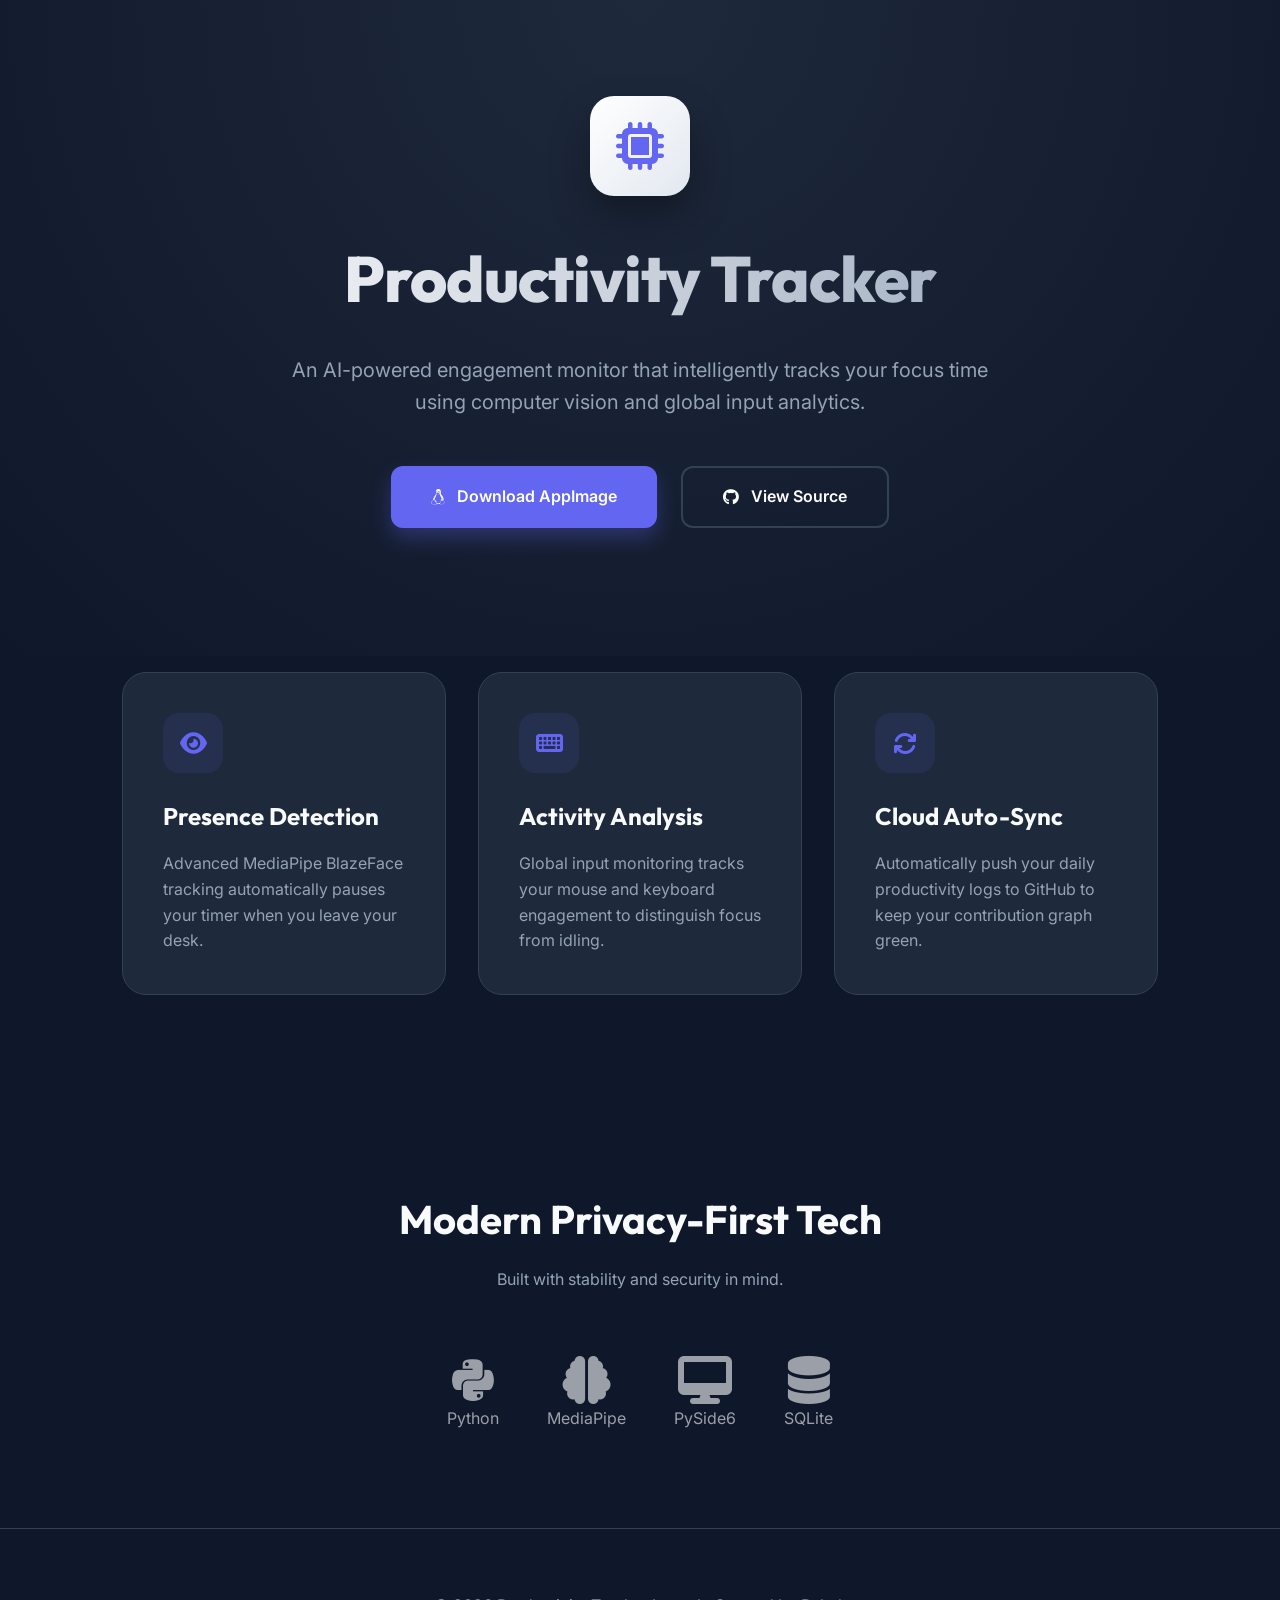
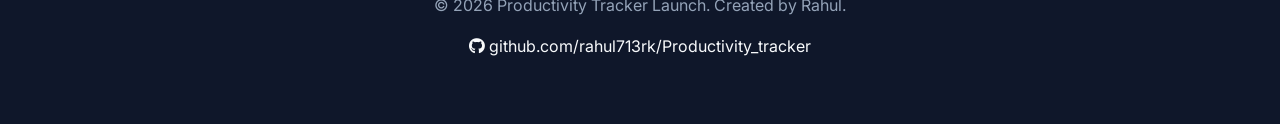
==== docs/index.html @ 65a498a1 "docs: Add AppImage download link and launch page for v1.0" ====
<!DOCTYPE html>
<html lang="en">
<head>
    <meta charset="UTF-8">
    <meta name="viewport" content="width=device-width, initial-scale=1.0">
    <title>Productivity Tracker | AI-Powered Engagement Monitoring</title>
    <link rel="stylesheet" href="https://cdnjs.cloudflare.com/ajax/libs/font-awesome/6.4.0/css/all.min.css">
    <link rel="preconnect" href="https://fonts.googleapis.com">
    <link rel="preconnect" href="https://fonts.gstatic.com" crossorigin>
    <link href="https://fonts.googleapis.com/css2?family=Inter:wght@300;400;600;800&family=Outfit:wght@400;700&display=swap" rel="stylesheet">
    <style>
        :root {
            --primary: #6366f1;
            --primary-dark: #4f46e5;
            --secondary: #10b981;
            --bg: #0f172a;
            --text: #f8fafc;
            --text-muted: #94a3b8;
            --card-bg: #1e293b;
        }

        * {
            margin: 0;
            padding: 0;
            box-sizing: border-box;
        }

        body {
            font-family: 'Inter', sans-serif;
            background-color: var(--bg);
            color: var(--text);
            line-height: 1.6;
            overflow-x: hidden;
        }

        h1, h2, h3 {
            font-family: 'Outfit', sans-serif;
        }

        .container {
            max-width: 1100px;
            margin: 0 auto;
            padding: 0 2rem;
        }

        /* Hero Section */
        header {
            padding: 6rem 0 4rem;
            text-align: center;
            background: radial-gradient(circle at top center, #1e293b 0%, #0f172a 100%);
        }

        .logo-container {
            width: 100px;
            height: 100px;
            margin: 0 auto 2rem;
            background: white;
            border-radius: 24px;
            display: flex;
            align-items: center;
            justify-content: center;
            box-shadow: 0 20px 40px rgba(0,0,0,0.3);
            background: linear-gradient(135deg, white 0%, #e2e8f0 100%);
        }

        .logo-container i {
            font-size: 3rem;
            color: var(--primary);
        }

        h1 {
            font-size: 4rem;
            font-weight: 800;
            margin-bottom: 1.5rem;
            letter-spacing: -1px;
            background: linear-gradient(to right, #fff, #94a3b8);
            -webkit-background-clip: text;
            -webkit-text-fill-color: transparent;
        }

        .tagline {
            font-size: 1.25rem;
            color: var(--text-muted);
            max-width: 700px;
            margin: 0 auto 3rem;
        }

        .cta-buttons {
            display: flex;
            gap: 1.5rem;
            justify-content: center;
            margin-bottom: 4rem;
        }

        .btn {
            padding: 1rem 2.5rem;
            border-radius: 12px;
            font-weight: 600;
            text-decoration: none;
            transition: all 0.3s ease;
            display: inline-flex;
            align-items: center;
            gap: 0.75rem;
        }

        .btn-primary {
            background-color: var(--primary);
            color: white;
            box-shadow: 0 10px 20px rgba(99, 102, 241, 0.3);
        }

        .btn-primary:hover {
            background-color: var(--primary-dark);
            transform: translateY(-2px);
            box-shadow: 0 15px 30px rgba(99, 102, 241, 0.4);
        }

        .btn-outline {
            border: 2px solid #334155;
            color: white;
        }

        .btn-outline:hover {
            background: #334155;
            transform: translateY(-2px);
        }

        /* Features */
        .features {
            padding: 6rem 0;
            display: grid;
            grid-template-columns: repeat(auto-fit, minmax(300px, 1fr));
            gap: 2rem;
        }

        .feature-card {
            background: var(--card-bg);
            padding: 2.5rem;
            border-radius: 24px;
            border: 1px solid #334155;
            transition: transform 0.3s ease;
        }

        .feature-card:hover {
            transform: translateY(-10px);
            border-color: var(--primary);
        }

        .feature-icon {
            width: 60px;
            height: 60px;
            background: rgba(99, 102, 241, 0.1);
            color: var(--primary);
            border-radius: 16px;
            display: flex;
            align-items: center;
            justify-content: center;
            font-size: 1.5rem;
            margin-bottom: 1.5rem;
        }

        .feature-card h3 {
            font-size: 1.5rem;
            margin-bottom: 1rem;
        }

        .feature-card p {
            color: var(--text-muted);
        }

        /* Section Header */
        .section-header {
            text-align: center;
            margin-bottom: 4rem;
        }

        .section-header h2 {
            font-size: 2.5rem;
            margin-bottom: 1rem;
        }

        .section-header p {
            color: var(--text-muted);
        }

        /* Footing */
        footer {
            padding: 4rem 0;
            border-top: 1px solid #334155;
            text-align: center;
            color: var(--text-muted);
        }

        .github-link {
            color: var(--text);
            text-decoration: none;
            margin-top: 1rem;
            display: inline-block;
        }

        @media (max-width: 768px) {
            h1 { font-size: 2.5rem; }
            .cta-buttons { flex-direction: column; }
        }
    </style>
</head>
<body>

    <header>
        <div class="container">
            <div class="logo-container">
                <i class="fas fa-microchip"></i>
            </div>
            <h1>Productivity Tracker</h1>
            <p class="tagline">An AI-powered engagement monitor that intelligently tracks your focus time using computer vision and global input analytics.</p>
            
            <div class="cta-buttons">
                <a href="https://github.com/rahul713rk/Productivity_tracker/releases/download/v1.0/ProductivityTracker-x86_64.AppImage" class="btn btn-primary">
                    <i class="fab fa-linux"></i> Download AppImage
                </a>
                <a href="https://github.com/rahul713rk/Productivity_tracker" class="btn btn-outline">
                    <i class="fab fa-github"></i> View Source
                </a>
            </div>
        </div>
    </header>

    <section class="container" style="margin-top: -5rem;">
        <div class="features">
            <div class="feature-card">
                <div class="feature-icon"><i class="fas fa-eye"></i></div>
                <h3>Presence Detection</h3>
                <p>Advanced MediaPipe BlazeFace tracking automatically pauses your timer when you leave your desk.</p>
            </div>
            <div class="feature-card">
                <div class="feature-icon"><i class="fas fa-keyboard"></i></div>
                <h3>Activity Analysis</h3>
                <p>Global input monitoring tracks your mouse and keyboard engagement to distinguish focus from idling.</p>
            </div>
            <div class="feature-card">
                <div class="feature-icon"><i class="fas fa-sync"></i></div>
                <h3>Cloud Auto-Sync</h3>
                <p>Automatically push your daily productivity logs to GitHub to keep your contribution graph green.</p>
            </div>
        </div>
    </section>

    <section class="container" style="padding: 6rem 0;">
        <div class="section-header">
            <h2>Modern Privacy-First Tech</h2>
            <p>Built with stability and security in mind.</p>
        </div>
        <div style="display: flex; flex-wrap: wrap; justify-content: center; gap: 3rem; opacity: 0.6;">
            <div style="text-align:center"><i class="fab fa-python fa-3x"></i><p>Python</p></div>
            <div style="text-align:center"><i class="fas fa-brain fa-3x"></i><p>MediaPipe</p></div>
            <div style="text-align:center"><i class="fas fa-desktop fa-3x"></i><p>PySide6</p></div>
            <div style="text-align:center"><i class="fas fa-database fa-3x"></i><p>SQLite</p></div>
        </div>
    </section>

    <footer>
        <div class="container">
            <p>&copy; 2026 Productivity Tracker Launch. Created by Rahul.</p>
            <a href="https://github.com/rahul713rk/Productivity_tracker" class="github-link">
                <i class="fab fa-github"></i> github.com/rahul713rk/Productivity_tracker
            </a>
        </div>
    </footer>

</body>
</html>
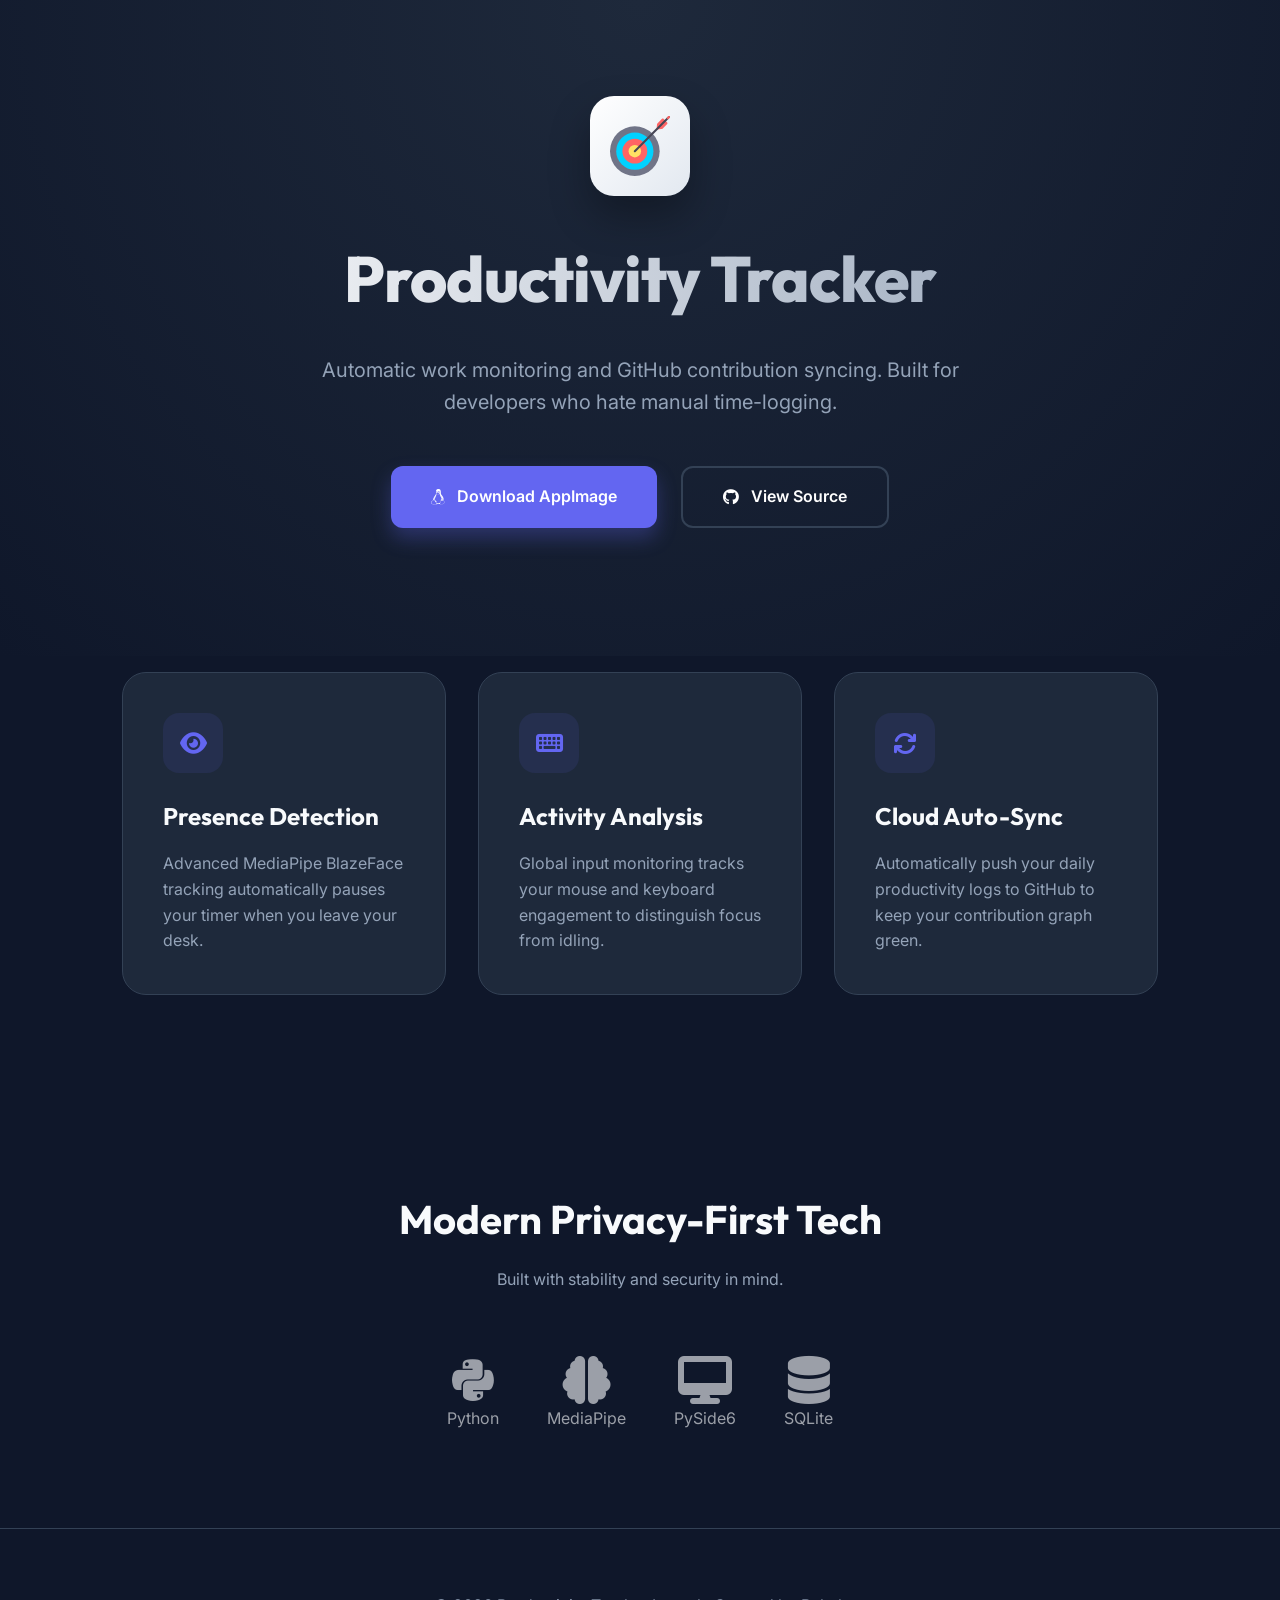
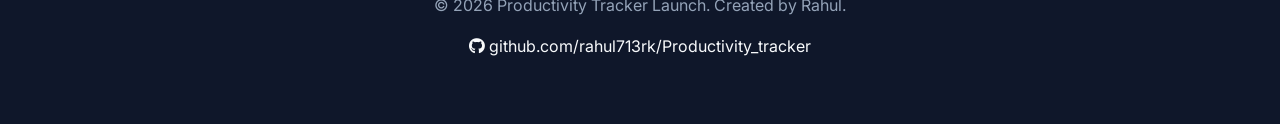
==== commit 764b3421: "docs: Update logo and tagline on launch page" ====
--- a/docs/index.html
+++ b/docs/index.html
@@ -1,5 +1,6 @@
 <!DOCTYPE html>
 <html lang="en">
+
 <head>
     <meta charset="UTF-8">
     <meta name="viewport" content="width=device-width, initial-scale=1.0">
@@ -7,7 +8,9 @@
     <link rel="stylesheet" href="https://cdnjs.cloudflare.com/ajax/libs/font-awesome/6.4.0/css/all.min.css">
     <link rel="preconnect" href="https://fonts.googleapis.com">
     <link rel="preconnect" href="https://fonts.gstatic.com" crossorigin>
-    <link href="https://fonts.googleapis.com/css2?family=Inter:wght@300;400;600;800&family=Outfit:wght@400;700&display=swap" rel="stylesheet">
+    <link
+        href="https://fonts.googleapis.com/css2?family=Inter:wght@300;400;600;800&family=Outfit:wght@400;700&display=swap"
+        rel="stylesheet">
     <style>
         :root {
             --primary: #6366f1;
@@ -33,7 +36,9 @@
             overflow-x: hidden;
         }
 
-        h1, h2, h3 {
+        h1,
+        h2,
+        h3 {
             font-family: 'Outfit', sans-serif;
         }
 
@@ -59,13 +64,15 @@
             display: flex;
             align-items: center;
             justify-content: center;
-            box-shadow: 0 20px 40px rgba(0,0,0,0.3);
+            box-shadow: 0 20px 40px rgba(0, 0, 0, 0.3);
             background: linear-gradient(135deg, white 0%, #e2e8f0 100%);
         }
 
-        .logo-container i {
-            font-size: 3rem;
-            color: var(--primary);
+        .logo-container i,
+        .logo-container img {
+            width: 60px;
+            height: 60px;
+            object-fit: contain;
         }
 
         h1 {
@@ -199,23 +206,31 @@
         }
 
         @media (max-width: 768px) {
-            h1 { font-size: 2.5rem; }
-            .cta-buttons { flex-direction: column; }
+            h1 {
+                font-size: 2.5rem;
+            }
+
+            .cta-buttons {
+                flex-direction: column;
+            }
         }
     </style>
 </head>
+
 <body>
 
     <header>
         <div class="container">
             <div class="logo-container">
-                <i class="fas fa-microchip"></i>
+                <img src="../assets/images/icon.svg" alt="Productivity Tracker Logo">
             </div>
             <h1>Productivity Tracker</h1>
-            <p class="tagline">An AI-powered engagement monitor that intelligently tracks your focus time using computer vision and global input analytics.</p>
-            
+            <p class="tagline">Automatic work monitoring and GitHub contribution syncing. Built for developers who hate
+                manual time-logging.</p>
+
             <div class="cta-buttons">
-                <a href="https://github.com/rahul713rk/Productivity_tracker/releases/download/v1.0/ProductivityTracker-x86_64.AppImage" class="btn btn-primary">
+                <a href="https://github.com/rahul713rk/Productivity_tracker/releases/download/v1.0/ProductivityTracker-x86_64.AppImage"
+                    class="btn btn-primary">
                     <i class="fab fa-linux"></i> Download AppImage
                 </a>
                 <a href="https://github.com/rahul713rk/Productivity_tracker" class="btn btn-outline">
@@ -235,7 +250,8 @@
             <div class="feature-card">
                 <div class="feature-icon"><i class="fas fa-keyboard"></i></div>
                 <h3>Activity Analysis</h3>
-                <p>Global input monitoring tracks your mouse and keyboard engagement to distinguish focus from idling.</p>
+                <p>Global input monitoring tracks your mouse and keyboard engagement to distinguish focus from idling.
+                </p>
             </div>
             <div class="feature-card">
                 <div class="feature-icon"><i class="fas fa-sync"></i></div>
@@ -251,10 +267,18 @@
             <p>Built with stability and security in mind.</p>
         </div>
         <div style="display: flex; flex-wrap: wrap; justify-content: center; gap: 3rem; opacity: 0.6;">
-            <div style="text-align:center"><i class="fab fa-python fa-3x"></i><p>Python</p></div>
-            <div style="text-align:center"><i class="fas fa-brain fa-3x"></i><p>MediaPipe</p></div>
-            <div style="text-align:center"><i class="fas fa-desktop fa-3x"></i><p>PySide6</p></div>
-            <div style="text-align:center"><i class="fas fa-database fa-3x"></i><p>SQLite</p></div>
+            <div style="text-align:center"><i class="fab fa-python fa-3x"></i>
+                <p>Python</p>
+            </div>
+            <div style="text-align:center"><i class="fas fa-brain fa-3x"></i>
+                <p>MediaPipe</p>
+            </div>
+            <div style="text-align:center"><i class="fas fa-desktop fa-3x"></i>
+                <p>PySide6</p>
+            </div>
+            <div style="text-align:center"><i class="fas fa-database fa-3x"></i>
+                <p>SQLite</p>
+            </div>
         </div>
     </section>
 
@@ -268,4 +292,5 @@
     </footer>
 
 </body>
-</html>
+
+</html>
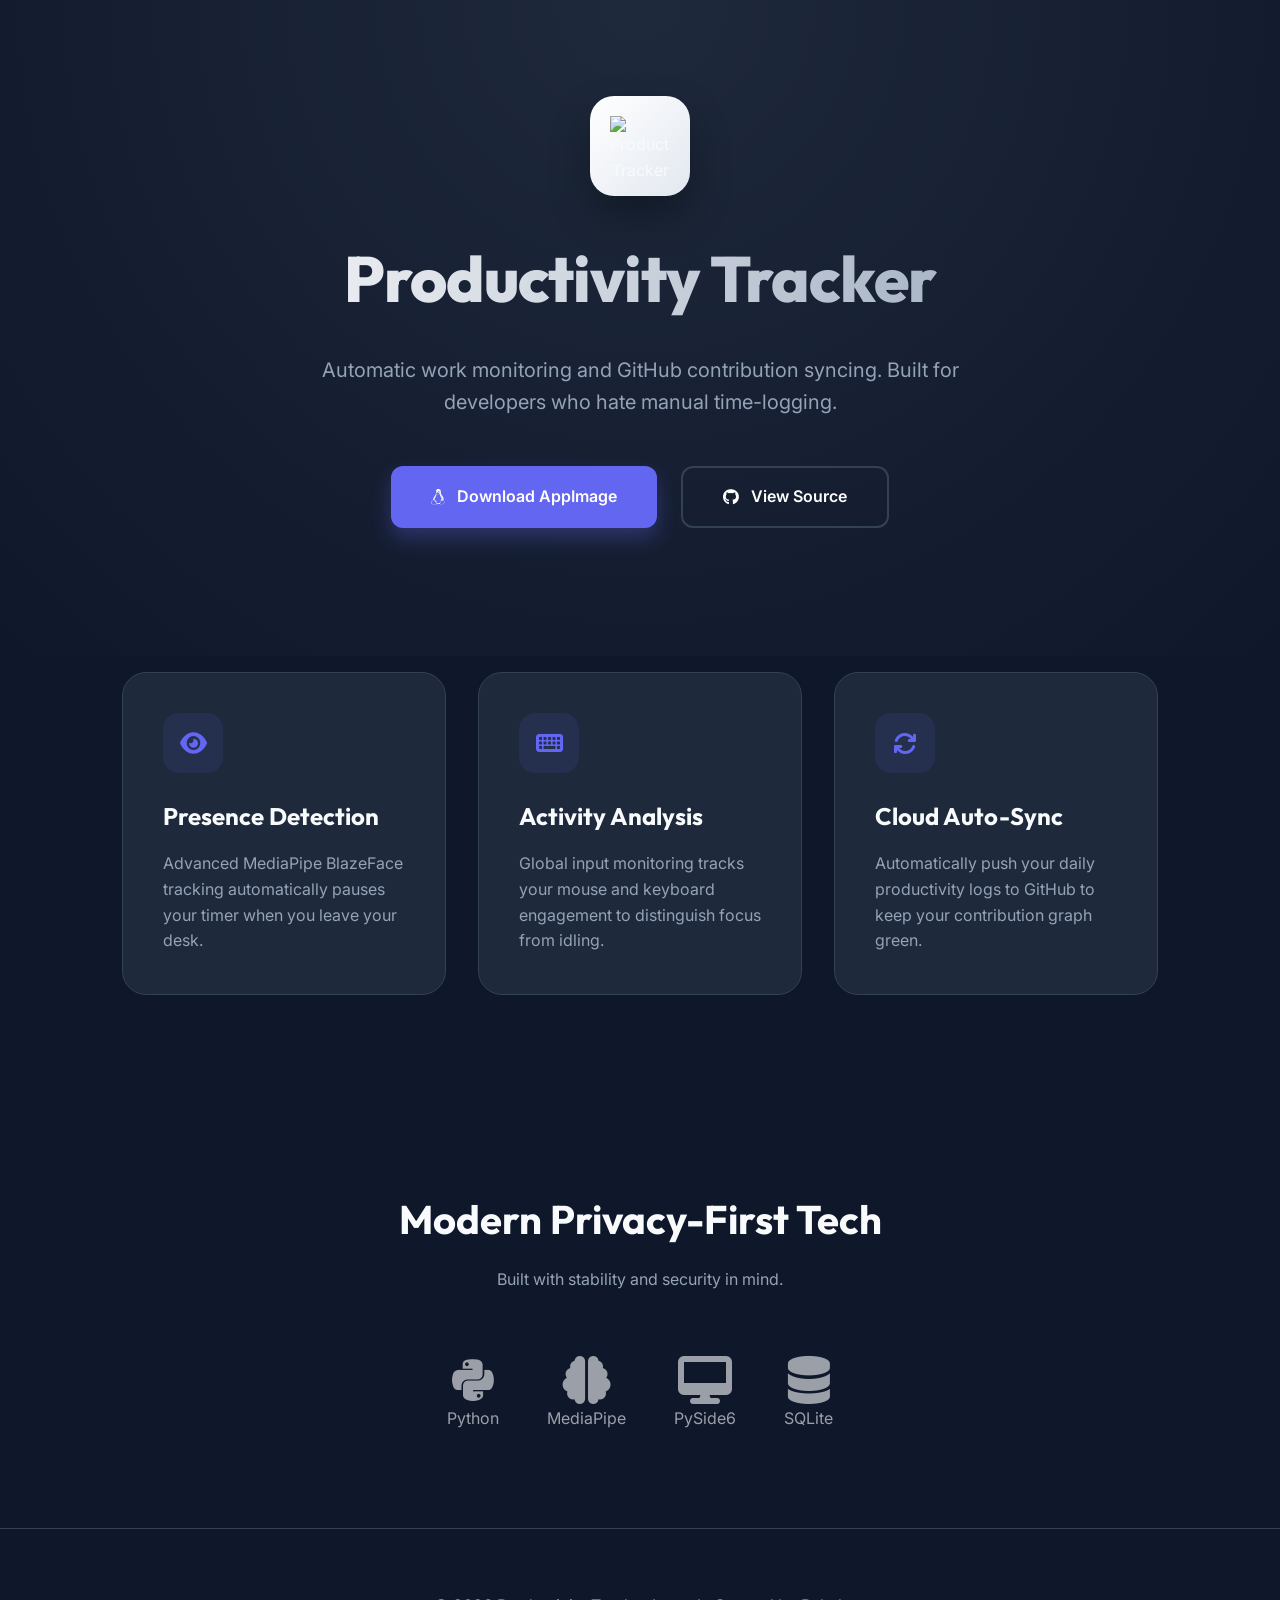
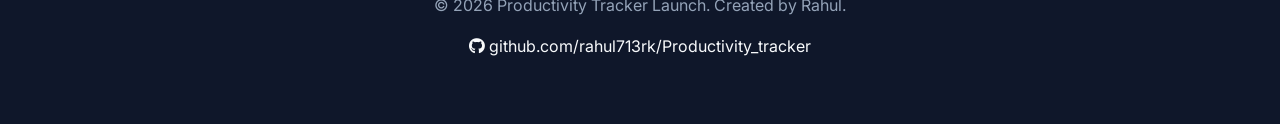
==== commit 981a060a: "fixing icon in github page" ====
--- a/docs/index.html
+++ b/docs/index.html
@@ -222,7 +222,7 @@
     <header>
         <div class="container">
             <div class="logo-container">
-                <img src="../assets/images/icon.svg" alt="Productivity Tracker Logo">
+                <img src="assets/images/icon.svg" alt="Productivity Tracker Logo">
             </div>
             <h1>Productivity Tracker</h1>
             <p class="tagline">Automatic work monitoring and GitHub contribution syncing. Built for developers who hate
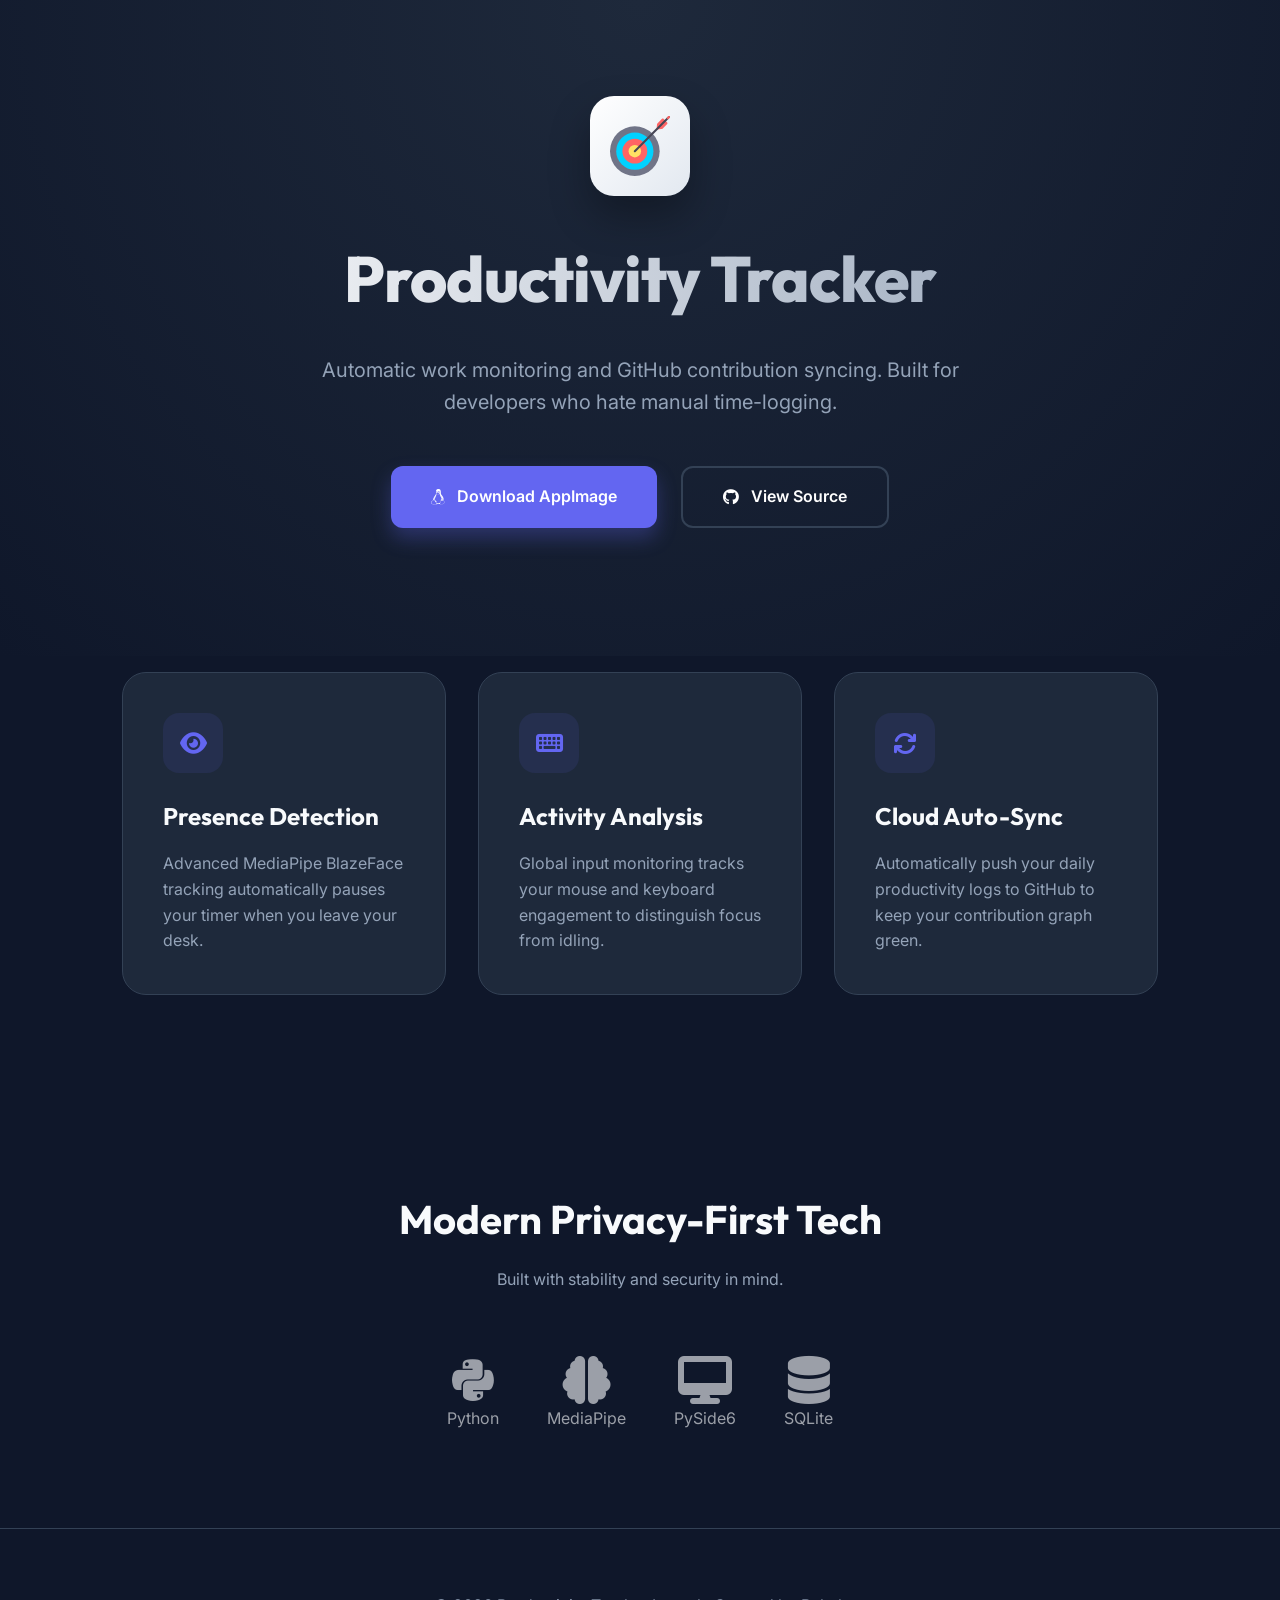
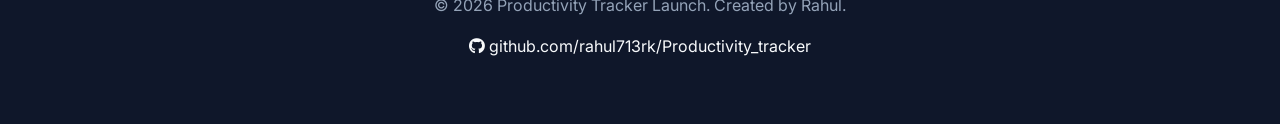
==== commit 199ead78: "refactor: Separate HTML, CSS, and JS for launch page and fix image path" ====
--- a/docs/index.html
+++ b/docs/index.html
@@ -11,210 +11,7 @@
     <link
         href="https://fonts.googleapis.com/css2?family=Inter:wght@300;400;600;800&family=Outfit:wght@400;700&display=swap"
         rel="stylesheet">
-    <style>
-        :root {
-            --primary: #6366f1;
-            --primary-dark: #4f46e5;
-            --secondary: #10b981;
-            --bg: #0f172a;
-            --text: #f8fafc;
-            --text-muted: #94a3b8;
-            --card-bg: #1e293b;
-        }
-
-        * {
-            margin: 0;
-            padding: 0;
-            box-sizing: border-box;
-        }
-
-        body {
-            font-family: 'Inter', sans-serif;
-            background-color: var(--bg);
-            color: var(--text);
-            line-height: 1.6;
-            overflow-x: hidden;
-        }
-
-        h1,
-        h2,
-        h3 {
-            font-family: 'Outfit', sans-serif;
-        }
-
-        .container {
-            max-width: 1100px;
-            margin: 0 auto;
-            padding: 0 2rem;
-        }
-
-        /* Hero Section */
-        header {
-            padding: 6rem 0 4rem;
-            text-align: center;
-            background: radial-gradient(circle at top center, #1e293b 0%, #0f172a 100%);
-        }
-
-        .logo-container {
-            width: 100px;
-            height: 100px;
-            margin: 0 auto 2rem;
-            background: white;
-            border-radius: 24px;
-            display: flex;
-            align-items: center;
-            justify-content: center;
-            box-shadow: 0 20px 40px rgba(0, 0, 0, 0.3);
-            background: linear-gradient(135deg, white 0%, #e2e8f0 100%);
-        }
-
-        .logo-container i,
-        .logo-container img {
-            width: 60px;
-            height: 60px;
-            object-fit: contain;
-        }
-
-        h1 {
-            font-size: 4rem;
-            font-weight: 800;
-            margin-bottom: 1.5rem;
-            letter-spacing: -1px;
-            background: linear-gradient(to right, #fff, #94a3b8);
-            -webkit-background-clip: text;
-            -webkit-text-fill-color: transparent;
-        }
-
-        .tagline {
-            font-size: 1.25rem;
-            color: var(--text-muted);
-            max-width: 700px;
-            margin: 0 auto 3rem;
-        }
-
-        .cta-buttons {
-            display: flex;
-            gap: 1.5rem;
-            justify-content: center;
-            margin-bottom: 4rem;
-        }
-
-        .btn {
-            padding: 1rem 2.5rem;
-            border-radius: 12px;
-            font-weight: 600;
-            text-decoration: none;
-            transition: all 0.3s ease;
-            display: inline-flex;
-            align-items: center;
-            gap: 0.75rem;
-        }
-
-        .btn-primary {
-            background-color: var(--primary);
-            color: white;
-            box-shadow: 0 10px 20px rgba(99, 102, 241, 0.3);
-        }
-
-        .btn-primary:hover {
-            background-color: var(--primary-dark);
-            transform: translateY(-2px);
-            box-shadow: 0 15px 30px rgba(99, 102, 241, 0.4);
-        }
-
-        .btn-outline {
-            border: 2px solid #334155;
-            color: white;
-        }
-
-        .btn-outline:hover {
-            background: #334155;
-            transform: translateY(-2px);
-        }
-
-        /* Features */
-        .features {
-            padding: 6rem 0;
-            display: grid;
-            grid-template-columns: repeat(auto-fit, minmax(300px, 1fr));
-            gap: 2rem;
-        }
-
-        .feature-card {
-            background: var(--card-bg);
-            padding: 2.5rem;
-            border-radius: 24px;
-            border: 1px solid #334155;
-            transition: transform 0.3s ease;
-        }
-
-        .feature-card:hover {
-            transform: translateY(-10px);
-            border-color: var(--primary);
-        }
-
-        .feature-icon {
-            width: 60px;
-            height: 60px;
-            background: rgba(99, 102, 241, 0.1);
-            color: var(--primary);
-            border-radius: 16px;
-            display: flex;
-            align-items: center;
-            justify-content: center;
-            font-size: 1.5rem;
-            margin-bottom: 1.5rem;
-        }
-
-        .feature-card h3 {
-            font-size: 1.5rem;
-            margin-bottom: 1rem;
-        }
-
-        .feature-card p {
-            color: var(--text-muted);
-        }
-
-        /* Section Header */
-        .section-header {
-            text-align: center;
-            margin-bottom: 4rem;
-        }
-
-        .section-header h2 {
-            font-size: 2.5rem;
-            margin-bottom: 1rem;
-        }
-
-        .section-header p {
-            color: var(--text-muted);
-        }
-
-        /* Footing */
-        footer {
-            padding: 4rem 0;
-            border-top: 1px solid #334155;
-            text-align: center;
-            color: var(--text-muted);
-        }
-
-        .github-link {
-            color: var(--text);
-            text-decoration: none;
-            margin-top: 1rem;
-            display: inline-block;
-        }
-
-        @media (max-width: 768px) {
-            h1 {
-                font-size: 2.5rem;
-            }
-
-            .cta-buttons {
-                flex-direction: column;
-            }
-        }
-    </style>
+    <link rel="stylesheet" href="css/style.css">
 </head>
 
 <body>
@@ -291,6 +88,7 @@
         </div>
     </footer>
 
+    <script src="js/script.js" defer></script>
 </body>
 
 </html>
--- a/docs/css/style.css
+++ b/docs/css/style.css
@@ -0,0 +1,202 @@
+:root {
+    --primary: #6366f1;
+    --primary-dark: #4f46e5;
+    --secondary: #10b981;
+    --bg: #0f172a;
+    --text: #f8fafc;
+    --text-muted: #94a3b8;
+    --card-bg: #1e293b;
+}
+
+* {
+    margin: 0;
+    padding: 0;
+    box-sizing: border-box;
+}
+
+body {
+    font-family: 'Inter', sans-serif;
+    background-color: var(--bg);
+    color: var(--text);
+    line-height: 1.6;
+    overflow-x: hidden;
+}
+
+h1,
+h2,
+h3 {
+    font-family: 'Outfit', sans-serif;
+}
+
+.container {
+    max-width: 1100px;
+    margin: 0 auto;
+    padding: 0 2rem;
+}
+
+/* Hero Section */
+header {
+    padding: 6rem 0 4rem;
+    text-align: center;
+    background: radial-gradient(circle at top center, #1e293b 0%, #0f172a 100%);
+}
+
+.logo-container {
+    width: 100px;
+    height: 100px;
+    margin: 0 auto 2rem;
+    background: white;
+    border-radius: 24px;
+    display: flex;
+    align-items: center;
+    justify-content: center;
+    box-shadow: 0 20px 40px rgba(0, 0, 0, 0.3);
+    background: linear-gradient(135deg, white 0%, #e2e8f0 100%);
+}
+
+.logo-container i,
+.logo-container img {
+    width: 60px;
+    height: 60px;
+    object-fit: contain;
+}
+
+h1 {
+    font-size: 4rem;
+    font-weight: 800;
+    margin-bottom: 1.5rem;
+    letter-spacing: -1px;
+    background: linear-gradient(to right, #fff, #94a3b8);
+    -webkit-background-clip: text;
+    -webkit-text-fill-color: transparent;
+}
+
+.tagline {
+    font-size: 1.25rem;
+    color: var(--text-muted);
+    max-width: 700px;
+    margin: 0 auto 3rem;
+}
+
+.cta-buttons {
+    display: flex;
+    gap: 1.5rem;
+    justify-content: center;
+    margin-bottom: 4rem;
+}
+
+.btn {
+    padding: 1rem 2.5rem;
+    border-radius: 12px;
+    font-weight: 600;
+    text-decoration: none;
+    transition: all 0.3s ease;
+    display: inline-flex;
+    align-items: center;
+    gap: 0.75rem;
+}
+
+.btn-primary {
+    background-color: var(--primary);
+    color: white;
+    box-shadow: 0 10px 20px rgba(99, 102, 241, 0.3);
+}
+
+.btn-primary:hover {
+    background-color: var(--primary-dark);
+    transform: translateY(-2px);
+    box-shadow: 0 15px 30px rgba(99, 102, 241, 0.4);
+}
+
+.btn-outline {
+    border: 2px solid #334155;
+    color: white;
+}
+
+.btn-outline:hover {
+    background: #334155;
+    transform: translateY(-2px);
+}
+
+/* Features */
+.features {
+    padding: 6rem 0;
+    display: grid;
+    grid-template-columns: repeat(auto-fit, minmax(300px, 1fr));
+    gap: 2rem;
+}
+
+.feature-card {
+    background: var(--card-bg);
+    padding: 2.5rem;
+    border-radius: 24px;
+    border: 1px solid #334155;
+    transition: transform 0.3s ease;
+}
+
+.feature-card:hover {
+    transform: translateY(-10px);
+    border-color: var(--primary);
+}
+
+.feature-icon {
+    width: 60px;
+    height: 60px;
+    background: rgba(99, 102, 241, 0.1);
+    color: var(--primary);
+    border-radius: 16px;
+    display: flex;
+    align-items: center;
+    justify-content: center;
+    font-size: 1.5rem;
+    margin-bottom: 1.5rem;
+}
+
+.feature-card h3 {
+    font-size: 1.5rem;
+    margin-bottom: 1rem;
+}
+
+.feature-card p {
+    color: var(--text-muted);
+}
+
+/* Section Header */
+.section-header {
+    text-align: center;
+    margin-bottom: 4rem;
+}
+
+.section-header h2 {
+    font-size: 2.5rem;
+    margin-bottom: 1rem;
+}
+
+.section-header p {
+    color: var(--text-muted);
+}
+
+/* Footing */
+footer {
+    padding: 4rem 0;
+    border-top: 1px solid #334155;
+    text-align: center;
+    color: var(--text-muted);
+}
+
+.github-link {
+    color: var(--text);
+    text-decoration: none;
+    margin-top: 1rem;
+    display: inline-block;
+}
+
+@media (max-width: 768px) {
+    h1 {
+        font-size: 2.5rem;
+    }
+
+    .cta-buttons {
+        flex-direction: column;
+    }
+}
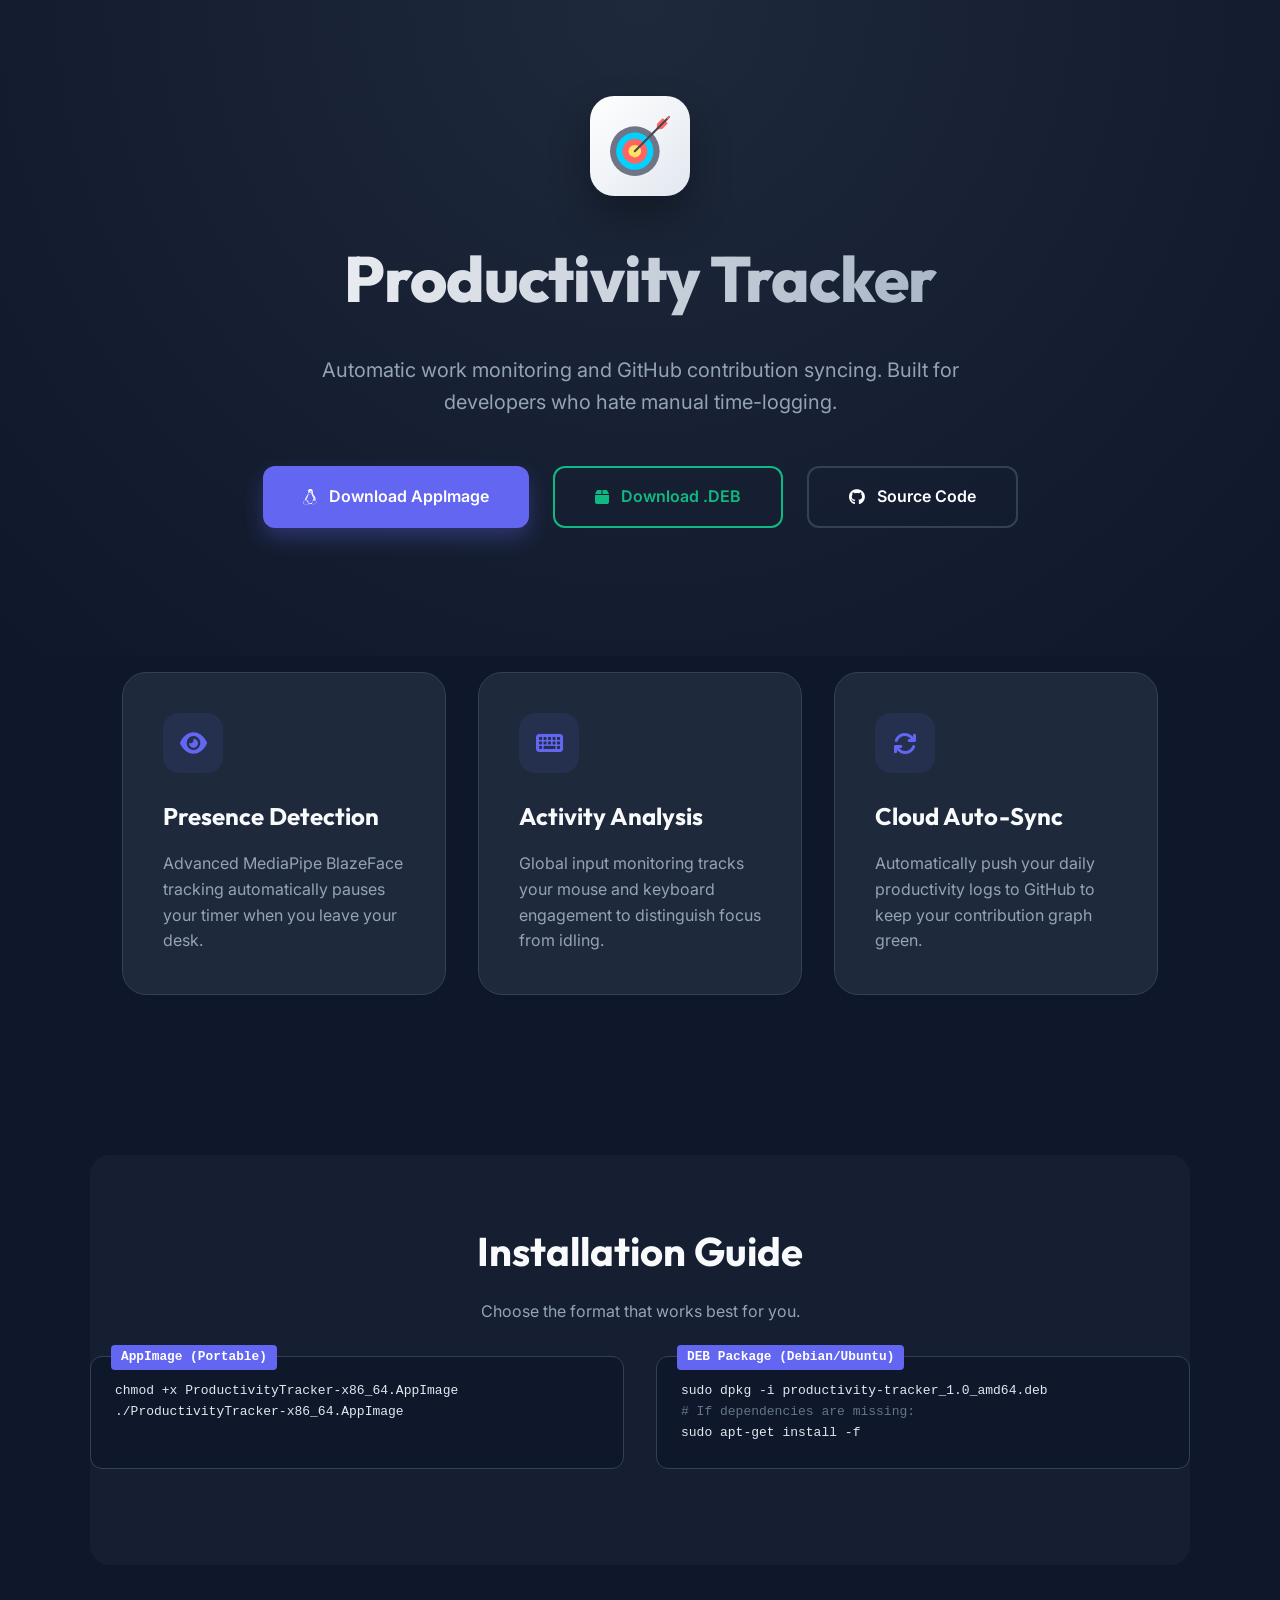
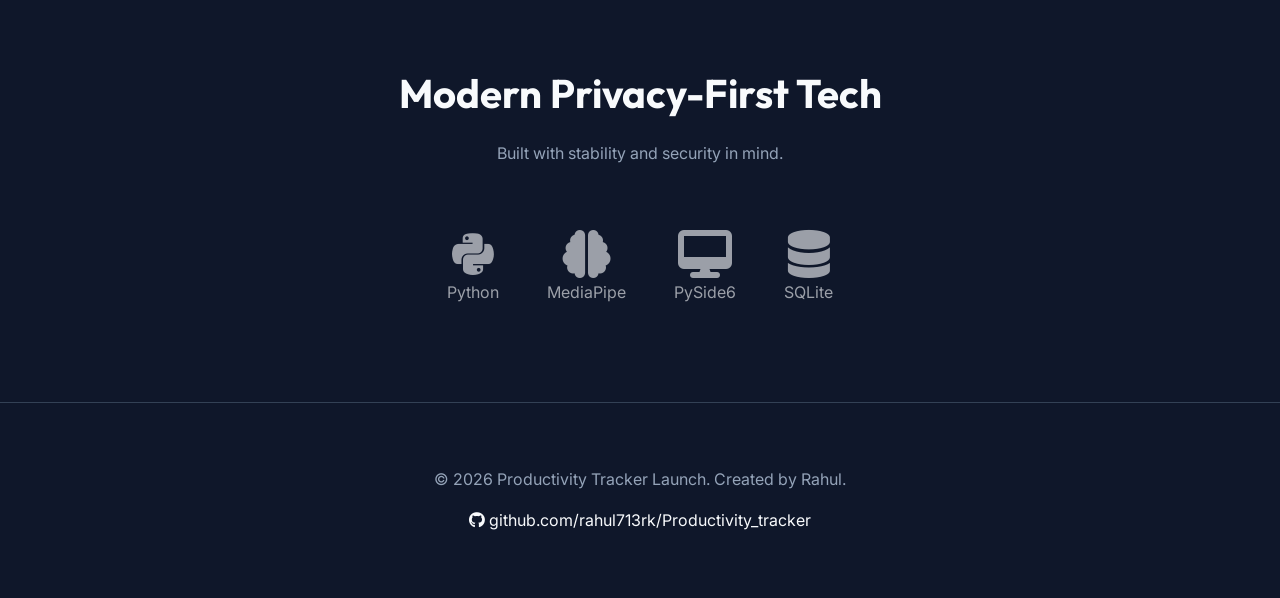
==== commit b651df4b: "docs: Add DEB download links and installation instructions" ====
--- a/docs/index.html
+++ b/docs/index.html
@@ -30,8 +30,13 @@
                     class="btn btn-primary">
                     <i class="fab fa-linux"></i> Download AppImage
                 </a>
+                <a href="https://github.com/rahul713rk/Productivity_tracker/releases/download/v1.0/productivity-tracker_1.0_amd64.deb"
+                    class="btn btn-outline"
+                    style="background: transparent; border-color: var(--secondary); color: var(--secondary);">
+                    <i class="fas fa-box"></i> Download .DEB
+                </a>
                 <a href="https://github.com/rahul713rk/Productivity_tracker" class="btn btn-outline">
-                    <i class="fab fa-github"></i> View Source
+                    <i class="fab fa-github"></i> Source Code
                 </a>
             </div>
         </div>
@@ -54,6 +59,54 @@
                 <div class="feature-icon"><i class="fas fa-sync"></i></div>
                 <h3>Cloud Auto-Sync</h3>
                 <p>Automatically push your daily productivity logs to GitHub to keep your contribution graph green.</p>
+            </div>
+        </div>
+    </section>
+
+    <section class="container"
+        style="padding: 4rem 0; background: rgba(30, 41, 59, 0.5); border-radius: 20px; margin-top: 4rem;">
+        <div class="section-header" style="margin-bottom: 2rem;">
+            <h2>Installation Guide</h2>
+            <p>Choose the format that works best for you.</p>
+        </div>
+
+        <style>
+            .code-block {
+                background: #0f172a;
+                padding: 1.5rem;
+                border-radius: 12px;
+                font-family: monospace;
+                color: #e2e8f0;
+                margin-bottom: 2rem;
+                border: 1px solid #334155;
+                position: relative;
+            }
+
+            .code-label {
+                position: absolute;
+                top: -12px;
+                left: 20px;
+                background: var(--primary);
+                color: white;
+                padding: 2px 10px;
+                border-radius: 4px;
+                font-size: 0.8rem;
+                font-weight: bold;
+            }
+        </style>
+
+        <div style="display: grid; grid-template-columns: repeat(auto-fit, minmax(300px, 1fr)); gap: 2rem;">
+            <div class="code-block">
+                <span class="code-label">AppImage (Portable)</span>
+                chmod +x ProductivityTracker-x86_64.AppImage<br>
+                ./ProductivityTracker-x86_64.AppImage
+            </div>
+
+            <div class="code-block">
+                <span class="code-label">DEB Package (Debian/Ubuntu)</span>
+                sudo dpkg -i productivity-tracker_1.0_amd64.deb<br>
+                <span style="color: #64748b;"># If dependencies are missing:</span><br>
+                sudo apt-get install -f
             </div>
         </div>
     </section>
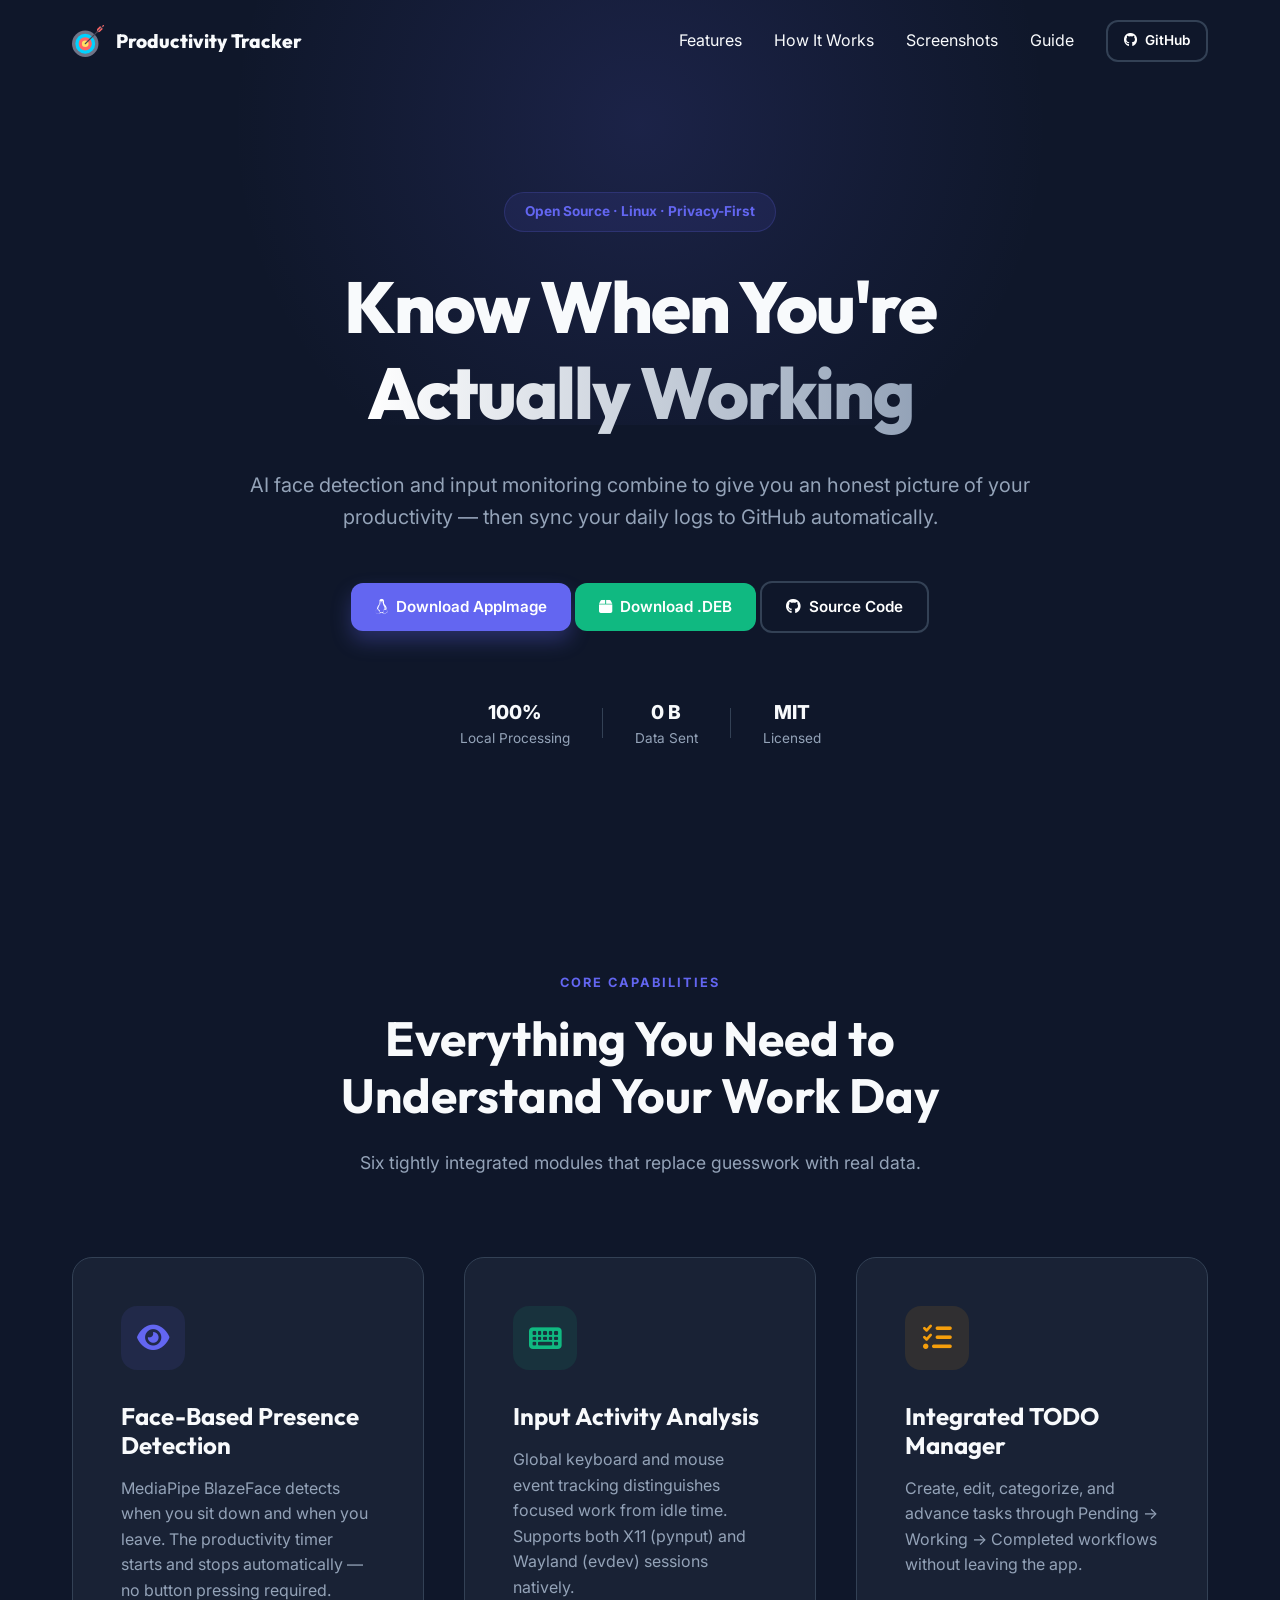
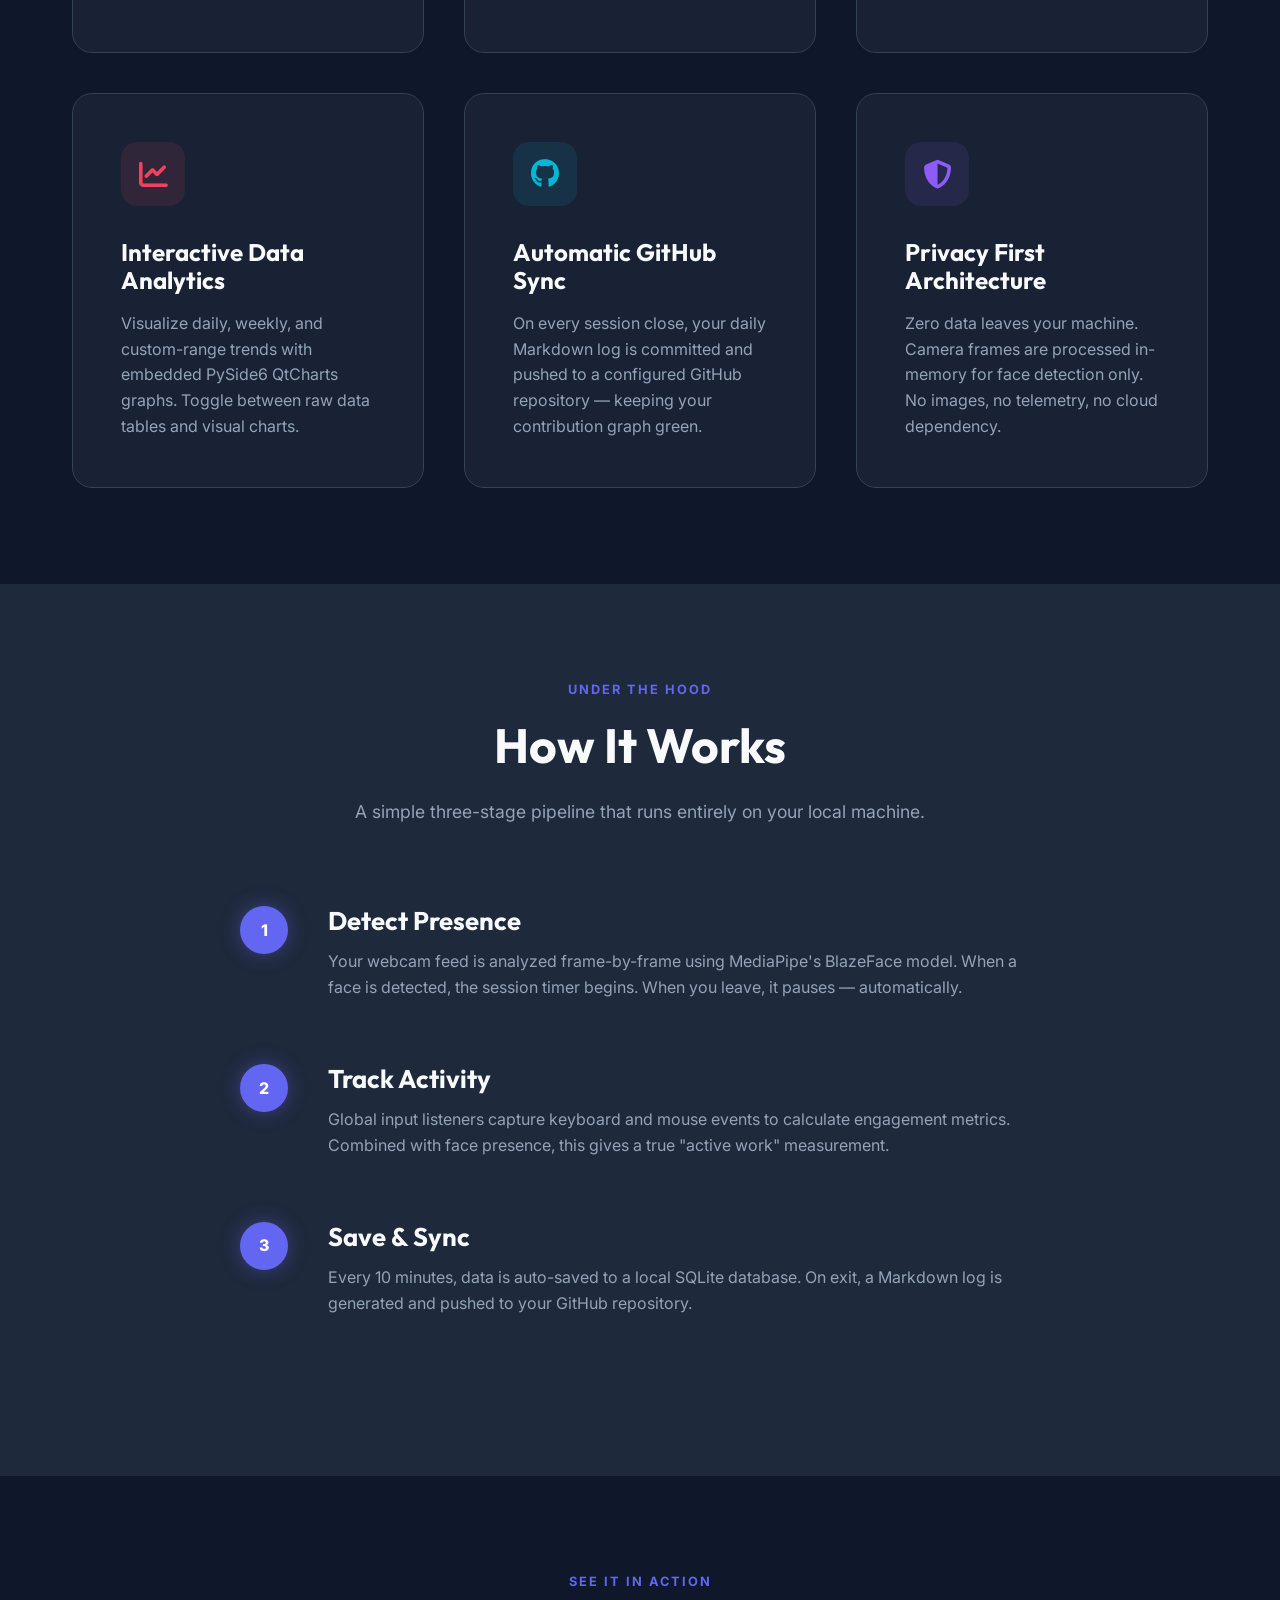
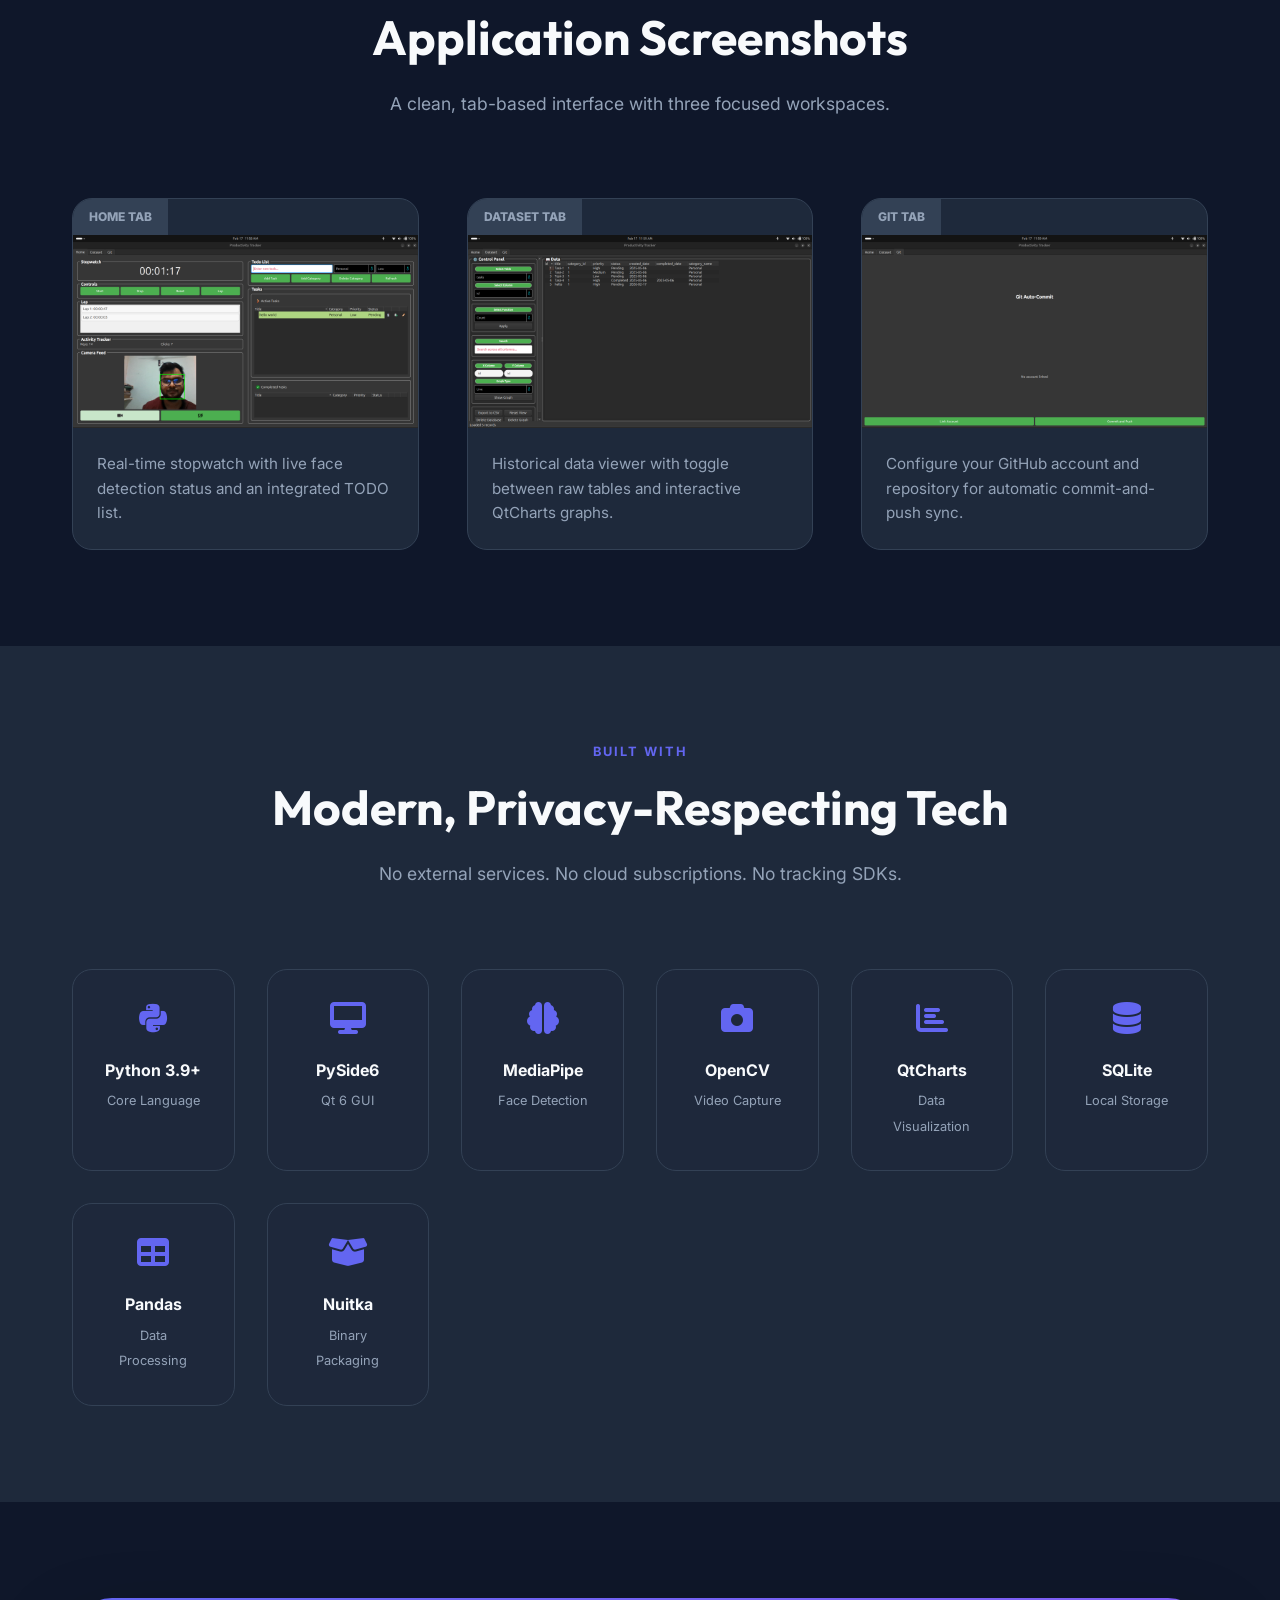
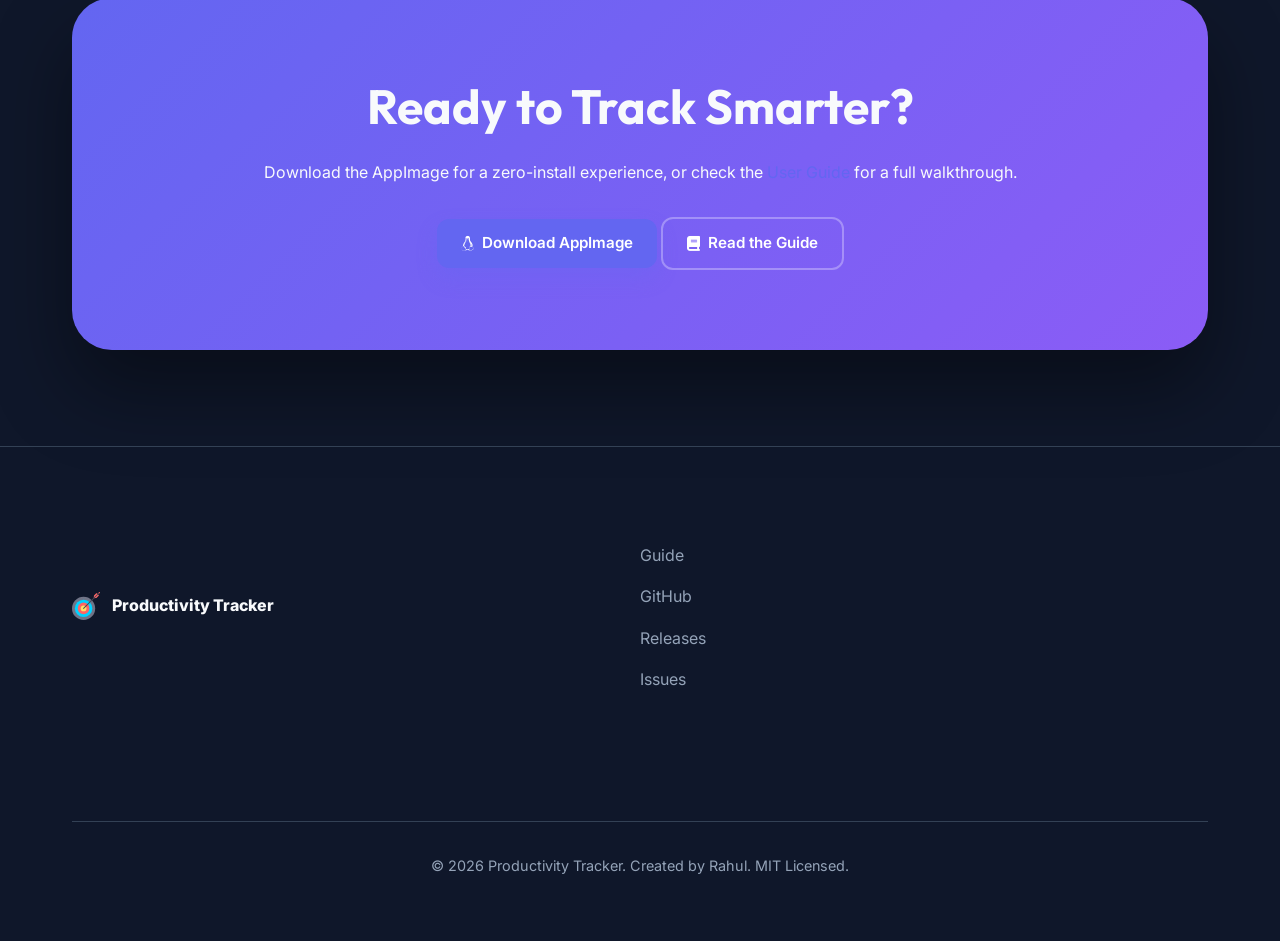
==== commit cb23d1c7: "docs: overhaul project README and add a new user guide page" ====
--- a/docs/index.html
+++ b/docs/index.html
@@ -4,140 +4,277 @@
 <head>
     <meta charset="UTF-8">
     <meta name="viewport" content="width=device-width, initial-scale=1.0">
-    <title>Productivity Tracker | AI-Powered Engagement Monitoring</title>
+    <title>Productivity Tracker — AI-Powered Work Session Monitor</title>
+    <meta name="description"
+        content="Open-source Linux desktop app that uses face detection and input monitoring to track real work engagement, manage tasks, and sync daily logs to GitHub.">
     <link rel="stylesheet" href="https://cdnjs.cloudflare.com/ajax/libs/font-awesome/6.4.0/css/all.min.css">
     <link rel="preconnect" href="https://fonts.googleapis.com">
     <link rel="preconnect" href="https://fonts.gstatic.com" crossorigin>
     <link
-        href="https://fonts.googleapis.com/css2?family=Inter:wght@300;400;600;800&family=Outfit:wght@400;700&display=swap"
+        href="https://fonts.googleapis.com/css2?family=Inter:wght@300;400;500;600;800&family=Outfit:wght@400;700;800&display=swap"
         rel="stylesheet">
     <link rel="stylesheet" href="css/style.css">
+    <link rel="icon" href="assets/images/icon.svg" type="image/svg+xml">
 </head>
 
 <body>
 
-    <header>
-        <div class="container">
-            <div class="logo-container">
-                <img src="assets/images/icon.svg" alt="Productivity Tracker Logo">
-            </div>
-            <h1>Productivity Tracker</h1>
-            <p class="tagline">Automatic work monitoring and GitHub contribution syncing. Built for developers who hate
-                manual time-logging.</p>
+    <!-- ─── Navbar ─── -->
+    <nav class="navbar" id="navbar">
+        <div class="container nav-inner">
+            <a href="#" class="nav-brand">
+                <img src="assets/images/icon.svg" alt="Logo" width="32" height="32">
+                <span>Productivity Tracker</span>
+            </a>
+            <div class="nav-links">
+                <a href="#features">Features</a>
+                <a href="#how-it-works">How It Works</a>
+                <a href="#screenshots">Screenshots</a>
+                <a href="guide.html">Guide</a>
+                <a href="https://github.com/rahul713rk/Productivity_tracker" class="btn btn-sm btn-outline"><i
+                        class="fab fa-github"></i> GitHub</a>
+            </div>
+            <button class="nav-toggle" id="nav-toggle" aria-label="Menu"><i class="fas fa-bars"></i></button>
+        </div>
+    </nav>
+
+    <!-- ─── Hero ─── -->
+    <header class="hero">
+        <div class="hero-glow"></div>
+        <div class="container hero-content">
+            <div class="hero-badge">Open Source · Linux · Privacy-First</div>
+            <h1>Know When You're<br><span class="gradient-text">Actually Working</span></h1>
+            <p class="tagline">AI face detection and input monitoring combine to give you an honest picture of your
+                productivity — then sync your daily logs to GitHub automatically.</p>
 
             <div class="cta-buttons">
-                <a href="https://github.com/rahul713rk/Productivity_tracker/releases/download/v1.0/ProductivityTracker-x86_64.AppImage"
+                <a href="https://github.com/rahul713rk/Productivity_tracker/releases/download/v1.1/ProductivityTracker-x86_64.AppImage"
                     class="btn btn-primary">
                     <i class="fab fa-linux"></i> Download AppImage
                 </a>
-                <a href="https://github.com/rahul713rk/Productivity_tracker/releases/download/v1.0/productivity-tracker_1.0_amd64.deb"
-                    class="btn btn-outline"
-                    style="background: transparent; border-color: var(--secondary); color: var(--secondary);">
+                <a href="https://github.com/rahul713rk/Productivity_tracker/releases/download/v1.1/productivity-tracker_1.1_amd64.deb"
+                    class="btn btn-secondary">
                     <i class="fas fa-box"></i> Download .DEB
                 </a>
                 <a href="https://github.com/rahul713rk/Productivity_tracker" class="btn btn-outline">
                     <i class="fab fa-github"></i> Source Code
                 </a>
             </div>
+
+            <div class="hero-stats">
+                <div class="stat"><span class="stat-value">100%</span><span class="stat-label">Local Processing</span>
+                </div>
+                <div class="stat-divider"></div>
+                <div class="stat"><span class="stat-value">0 B</span><span class="stat-label">Data Sent</span></div>
+                <div class="stat-divider"></div>
+                <div class="stat"><span class="stat-value">MIT</span><span class="stat-label">Licensed</span></div>
+            </div>
         </div>
     </header>
 
-    <section class="container" style="margin-top: -5rem;">
-        <div class="features">
-            <div class="feature-card">
-                <div class="feature-icon"><i class="fas fa-eye"></i></div>
-                <h3>Presence Detection</h3>
-                <p>Advanced MediaPipe BlazeFace tracking automatically pauses your timer when you leave your desk.</p>
-            </div>
-            <div class="feature-card">
-                <div class="feature-icon"><i class="fas fa-keyboard"></i></div>
-                <h3>Activity Analysis</h3>
-                <p>Global input monitoring tracks your mouse and keyboard engagement to distinguish focus from idling.
+    <!-- ─── Features ─── -->
+    <section class="section" id="features">
+        <div class="container">
+            <div class="section-header">
+                <div class="section-badge">Core Capabilities</div>
+                <h2>Everything You Need to<br>Understand Your Work Day</h2>
+                <p>Six tightly integrated modules that replace guesswork with real data.</p>
+            </div>
+
+            <div class="features-grid">
+                <div class="feature-card">
+                    <div class="feature-icon"><i class="fas fa-eye"></i></div>
+                    <h3>Face-Based Presence Detection</h3>
+                    <p>MediaPipe BlazeFace detects when you sit down and when you leave. The productivity timer starts
+                        and stops automatically — no button pressing required.</p>
+                </div>
+                <div class="feature-card">
+                    <div class="feature-icon icon-green"><i class="fas fa-keyboard"></i></div>
+                    <h3>Input Activity Analysis</h3>
+                    <p>Global keyboard and mouse event tracking distinguishes focused work from idle time. Supports
+                        both X11 (pynput) and Wayland (evdev) sessions natively.</p>
+                </div>
+                <div class="feature-card">
+                    <div class="feature-icon icon-amber"><i class="fas fa-tasks"></i></div>
+                    <h3>Integrated TODO Manager</h3>
+                    <p>Create, edit, categorize, and advance tasks through Pending → Working → Completed workflows
+                        without leaving the app.</p>
+                </div>
+                <div class="feature-card">
+                    <div class="feature-icon icon-rose"><i class="fas fa-chart-line"></i></div>
+                    <h3>Interactive Data Analytics</h3>
+                    <p>Visualize daily, weekly, and custom-range trends with embedded PySide6 QtCharts graphs. Toggle
+                        between raw data tables and visual charts.</p>
+                </div>
+                <div class="feature-card">
+                    <div class="feature-icon icon-cyan"><i class="fab fa-github"></i></div>
+                    <h3>Automatic GitHub Sync</h3>
+                    <p>On every session close, your daily Markdown log is committed and pushed to a configured GitHub
+                        repository — keeping your contribution graph green.</p>
+                </div>
+                <div class="feature-card">
+                    <div class="feature-icon icon-violet"><i class="fas fa-shield-alt"></i></div>
+                    <h3>Privacy First Architecture</h3>
+                    <p>Zero data leaves your machine. Camera frames are processed in-memory for face detection only.
+                        No images, no telemetry, no cloud dependency.</p>
+                </div>
+            </div>
+        </div>
+    </section>
+
+    <!-- ─── How It Works ─── -->
+    <section class="section section-alt" id="how-it-works">
+        <div class="container">
+            <div class="section-header">
+                <div class="section-badge">Under the Hood</div>
+                <h2>How It Works</h2>
+                <p>A simple three-stage pipeline that runs entirely on your local machine.</p>
+            </div>
+
+            <div class="steps">
+                <div class="step">
+                    <div class="step-number">1</div>
+                    <div class="step-content">
+                        <h3>Detect Presence</h3>
+                        <p>Your webcam feed is analyzed frame-by-frame using MediaPipe's BlazeFace model. When a face
+                            is detected, the session timer begins. When you leave, it pauses — automatically.</p>
+                    </div>
+                </div>
+                <div class="step">
+                    <div class="step-number">2</div>
+                    <div class="step-content">
+                        <h3>Track Activity</h3>
+                        <p>Global input listeners capture keyboard and mouse events to calculate engagement metrics.
+                            Combined with face presence, this gives a true "active work" measurement.</p>
+                    </div>
+                </div>
+                <div class="step">
+                    <div class="step-number">3</div>
+                    <div class="step-content">
+                        <h3>Save &amp; Sync</h3>
+                        <p>Every 10 minutes, data is auto-saved to a local SQLite database. On exit, a Markdown log is
+                            generated and pushed to your GitHub repository.</p>
+                    </div>
+                </div>
+            </div>
+        </div>
+    </section>
+
+    <!-- ─── Screenshots ─── -->
+    <section class="section" id="screenshots">
+        <div class="container">
+            <div class="section-header">
+                <div class="section-badge">See It In Action</div>
+                <h2>Application Screenshots</h2>
+                <p>A clean, tab-based interface with three focused workspaces.</p>
+            </div>
+
+            <div class="screenshots-grid">
+                <div class="screenshot-card">
+                    <div class="screenshot-label">Home Tab</div>
+                    <img src="../assets/images/1.png" alt="Home — Stopwatch and face detection" loading="lazy">
+                    <p>Real-time stopwatch with live face detection status and an integrated TODO list.</p>
+                </div>
+                <div class="screenshot-card">
+                    <div class="screenshot-label">Dataset Tab</div>
+                    <img src="../assets/images/2.png" alt="Dataset — Data and charts" loading="lazy">
+                    <p>Historical data viewer with toggle between raw tables and interactive QtCharts graphs.</p>
+                </div>
+                <div class="screenshot-card">
+                    <div class="screenshot-label">Git Tab</div>
+                    <img src="../assets/images/3.png" alt="Git — GitHub sync setup" loading="lazy">
+                    <p>Configure your GitHub account and repository for automatic commit-and-push sync.</p>
+                </div>
+            </div>
+        </div>
+    </section>
+
+    <!-- ─── Tech Stack ─── -->
+    <section class="section section-alt" id="tech">
+        <div class="container">
+            <div class="section-header">
+                <div class="section-badge">Built With</div>
+                <h2>Modern, Privacy-Respecting Tech</h2>
+                <p>No external services. No cloud subscriptions. No tracking SDKs.</p>
+            </div>
+
+            <div class="tech-grid">
+                <div class="tech-item">
+                    <i class="fab fa-python fa-2x"></i>
+                    <strong>Python 3.9+</strong>
+                    <span>Core Language</span>
+                </div>
+                <div class="tech-item">
+                    <i class="fas fa-desktop fa-2x"></i>
+                    <strong>PySide6</strong>
+                    <span>Qt 6 GUI</span>
+                </div>
+                <div class="tech-item">
+                    <i class="fas fa-brain fa-2x"></i>
+                    <strong>MediaPipe</strong>
+                    <span>Face Detection</span>
+                </div>
+                <div class="tech-item">
+                    <i class="fas fa-camera fa-2x"></i>
+                    <strong>OpenCV</strong>
+                    <span>Video Capture</span>
+                </div>
+                <div class="tech-item">
+                    <i class="fas fa-chart-bar fa-2x"></i>
+                    <strong>QtCharts</strong>
+                    <span>Data Visualization</span>
+                </div>
+                <div class="tech-item">
+                    <i class="fas fa-database fa-2x"></i>
+                    <strong>SQLite</strong>
+                    <span>Local Storage</span>
+                </div>
+                <div class="tech-item">
+                    <i class="fas fa-table fa-2x"></i>
+                    <strong>Pandas</strong>
+                    <span>Data Processing</span>
+                </div>
+                <div class="tech-item">
+                    <i class="fas fa-box-open fa-2x"></i>
+                    <strong>Nuitka</strong>
+                    <span>Binary Packaging</span>
+                </div>
+            </div>
+        </div>
+    </section>
+
+    <!-- ─── Install CTA ─── -->
+    <section class="section" id="install">
+        <div class="container">
+            <div class="cta-card">
+                <h2>Ready to Track Smarter?</h2>
+                <p>Download the AppImage for a zero-install experience, or check the
+                    <a href="guide.html" style="color: var(--primary);">User Guide</a> for a full walkthrough.
                 </p>
-            </div>
-            <div class="feature-card">
-                <div class="feature-icon"><i class="fas fa-sync"></i></div>
-                <h3>Cloud Auto-Sync</h3>
-                <p>Automatically push your daily productivity logs to GitHub to keep your contribution graph green.</p>
-            </div>
-        </div>
-    </section>
-
-    <section class="container"
-        style="padding: 4rem 0; background: rgba(30, 41, 59, 0.5); border-radius: 20px; margin-top: 4rem;">
-        <div class="section-header" style="margin-bottom: 2rem;">
-            <h2>Installation Guide</h2>
-            <p>Choose the format that works best for you.</p>
-        </div>
-
-        <style>
-            .code-block {
-                background: #0f172a;
-                padding: 1.5rem;
-                border-radius: 12px;
-                font-family: monospace;
-                color: #e2e8f0;
-                margin-bottom: 2rem;
-                border: 1px solid #334155;
-                position: relative;
-            }
-
-            .code-label {
-                position: absolute;
-                top: -12px;
-                left: 20px;
-                background: var(--primary);
-                color: white;
-                padding: 2px 10px;
-                border-radius: 4px;
-                font-size: 0.8rem;
-                font-weight: bold;
-            }
-        </style>
-
-        <div style="display: grid; grid-template-columns: repeat(auto-fit, minmax(300px, 1fr)); gap: 2rem;">
-            <div class="code-block">
-                <span class="code-label">AppImage (Portable)</span>
-                chmod +x ProductivityTracker-x86_64.AppImage<br>
-                ./ProductivityTracker-x86_64.AppImage
-            </div>
-
-            <div class="code-block">
-                <span class="code-label">DEB Package (Debian/Ubuntu)</span>
-                sudo dpkg -i productivity-tracker_1.0_amd64.deb<br>
-                <span style="color: #64748b;"># If dependencies are missing:</span><br>
-                sudo apt-get install -f
-            </div>
-        </div>
-    </section>
-
-    <section class="container" style="padding: 6rem 0;">
-        <div class="section-header">
-            <h2>Modern Privacy-First Tech</h2>
-            <p>Built with stability and security in mind.</p>
-        </div>
-        <div style="display: flex; flex-wrap: wrap; justify-content: center; gap: 3rem; opacity: 0.6;">
-            <div style="text-align:center"><i class="fab fa-python fa-3x"></i>
-                <p>Python</p>
-            </div>
-            <div style="text-align:center"><i class="fas fa-brain fa-3x"></i>
-                <p>MediaPipe</p>
-            </div>
-            <div style="text-align:center"><i class="fas fa-desktop fa-3x"></i>
-                <p>PySide6</p>
-            </div>
-            <div style="text-align:center"><i class="fas fa-database fa-3x"></i>
-                <p>SQLite</p>
-            </div>
-        </div>
-    </section>
-
+                <div class="cta-buttons" style="margin-top: 2rem;">
+                    <a href="https://github.com/rahul713rk/Productivity_tracker/releases/download/v1.0/ProductivityTracker-x86_64.AppImage"
+                        class="btn btn-primary"><i class="fab fa-linux"></i> Download AppImage</a>
+                    <a href="guide.html" class="btn btn-outline"><i class="fas fa-book"></i> Read the Guide</a>
+                </div>
+            </div>
+        </div>
+    </section>
+
+    <!-- ─── Footer ─── -->
     <footer>
-        <div class="container">
-            <p>&copy; 2026 Productivity Tracker Launch. Created by Rahul.</p>
-            <a href="https://github.com/rahul713rk/Productivity_tracker" class="github-link">
-                <i class="fab fa-github"></i> github.com/rahul713rk/Productivity_tracker
-            </a>
+        <div class="container footer-inner">
+            <div class="footer-brand">
+                <img src="assets/images/icon.svg" alt="Logo" width="28" height="28">
+                <span>Productivity Tracker</span>
+            </div>
+            <div class="footer-links">
+                <a href="guide.html">Guide</a>
+                <a href="https://github.com/rahul713rk/Productivity_tracker">GitHub</a>
+                <a href="https://github.com/rahul713rk/Productivity_tracker/releases">Releases</a>
+                <a href="https://github.com/rahul713rk/Productivity_tracker/issues">Issues</a>
+            </div>
+            <p class="footer-copy">&copy; 2026 Productivity Tracker. Created by <a
+                    href="https://github.com/rahul713rk">Rahul</a>. MIT Licensed.</p>
         </div>
     </footer>
 
--- a/docs/css/style.css
+++ b/docs/css/style.css
@@ -2,16 +2,30 @@
     --primary: #6366f1;
     --primary-dark: #4f46e5;
     --secondary: #10b981;
+    --amber: #f59e0b;
+    --rose: #f43f5e;
+    --cyan: #06b6d4;
+    --violet: #8b5cf6;
     --bg: #0f172a;
+    --bg-alt: #1e293b;
     --text: #f8fafc;
     --text-muted: #94a3b8;
-    --card-bg: #1e293b;
-}
-
+    --card-bg: rgba(30, 41, 59, 0.7);
+    --border: #334155;
+    --nav-bg: rgba(15, 23, 42, 0.8);
+    --radius: 20px;
+    --shadow: 0 20px 40px rgba(0, 0, 0, 0.3);
+}
+
+/* ─── Global ─── */
 * {
     margin: 0;
     padding: 0;
     box-sizing: border-box;
+}
+
+html {
+    scroll-behavior: smooth;
 }
 
 body {
@@ -22,135 +36,282 @@
     overflow-x: hidden;
 }
 
-h1,
-h2,
-h3 {
+h1, h2, h3, h4 {
     font-family: 'Outfit', sans-serif;
+    line-height: 1.2;
+}
+
+a {
+    color: inherit;
+    text-decoration: none;
+    transition: 0.3s;
+}
+
+img {
+    max-width: 100%;
 }
 
 .container {
-    max-width: 1100px;
+    max-width: 1200px;
     margin: 0 auto;
     padding: 0 2rem;
 }
 
-/* Hero Section */
-header {
-    padding: 6rem 0 4rem;
-    text-align: center;
-    background: radial-gradient(circle at top center, #1e293b 0%, #0f172a 100%);
-}
-
-.logo-container {
-    width: 100px;
-    height: 100px;
-    margin: 0 auto 2rem;
-    background: white;
-    border-radius: 24px;
-    display: flex;
-    align-items: center;
-    justify-content: center;
-    box-shadow: 0 20px 40px rgba(0, 0, 0, 0.3);
-    background: linear-gradient(135deg, white 0%, #e2e8f0 100%);
-}
-
-.logo-container i,
-.logo-container img {
-    width: 60px;
-    height: 60px;
-    object-fit: contain;
-}
-
-h1 {
-    font-size: 4rem;
-    font-weight: 800;
-    margin-bottom: 1.5rem;
-    letter-spacing: -1px;
+.section {
+    padding: 6rem 0;
+}
+
+.section-alt {
+    background: var(--bg-alt);
+}
+
+.gradient-text {
     background: linear-gradient(to right, #fff, #94a3b8);
     -webkit-background-clip: text;
+    background-clip: text;
     -webkit-text-fill-color: transparent;
 }
 
-.tagline {
-    font-size: 1.25rem;
-    color: var(--text-muted);
-    max-width: 700px;
-    margin: 0 auto 3rem;
-}
-
-.cta-buttons {
-    display: flex;
-    gap: 1.5rem;
-    justify-content: center;
-    margin-bottom: 4rem;
-}
-
+/* ─── Buttons ─── */
 .btn {
-    padding: 1rem 2.5rem;
+    padding: 0.75rem 1.5rem;
     border-radius: 12px;
     font-weight: 600;
-    text-decoration: none;
-    transition: all 0.3s ease;
     display: inline-flex;
     align-items: center;
-    gap: 0.75rem;
+    gap: 0.5rem;
+    cursor: pointer;
+    border: none;
+    font-size: 0.95rem;
 }
 
 .btn-primary {
-    background-color: var(--primary);
+    background: var(--primary);
     color: white;
     box-shadow: 0 10px 20px rgba(99, 102, 241, 0.3);
 }
 
 .btn-primary:hover {
-    background-color: var(--primary-dark);
+    background: var(--primary-dark);
     transform: translateY(-2px);
-    box-shadow: 0 15px 30px rgba(99, 102, 241, 0.4);
+}
+
+.btn-secondary {
+    background: var(--secondary);
+    color: white;
+}
+
+.btn-secondary:hover {
+    filter: brightness(1.1);
+    transform: translateY(-2px);
 }
 
 .btn-outline {
-    border: 2px solid #334155;
+    background: transparent;
+    border: 2px solid var(--border);
     color: white;
 }
 
 .btn-outline:hover {
-    background: #334155;
+    background: var(--border);
     transform: translateY(-2px);
 }
 
-/* Features */
-.features {
-    padding: 6rem 0;
+.btn-sm {
+    padding: 0.5rem 1rem;
+    font-size: 0.85rem;
+}
+
+/* ─── Navbar ─── */
+.navbar {
+    position: fixed;
+    top: 0;
+    left: 0;
+    right: 0;
+    z-index: 1000;
+    padding: 1.25rem 0;
+    transition: 0.3s;
+}
+
+.navbar.scrolled {
+    background: var(--nav-bg);
+    backdrop-filter: blur(12px);
+    border-bottom: 1px solid var(--border);
+    padding: 0.75rem 0;
+}
+
+.nav-inner {
+    display: flex;
+    justify-content: space-between;
+    align-items: center;
+}
+
+.nav-brand {
+    display: flex;
+    align-items: center;
+    gap: 0.75rem;
+    font-weight: 800;
+    font-size: 1.2rem;
+    font-family: 'Outfit', sans-serif;
+}
+
+.nav-links {
+    display: flex;
+    align-items: center;
+    gap: 2rem;
+}
+
+.nav-links a:hover {
+    color: var(--primary);
+}
+
+.nav-toggle {
+    display: none;
+    background: none;
+    color: white;
+    font-size: 1.5rem;
+}
+
+/* ─── Hero ─── */
+.hero {
+    position: relative;
+    padding: 12rem 0 8rem;
+    text-align: center;
+    overflow: hidden;
+}
+
+.hero-glow {
+    position: absolute;
+    top: -20%;
+    left: 50%;
+    transform: translateX(-50%);
+    width: 1000px;
+    height: 600px;
+    background: radial-gradient(circle, rgba(99, 102, 241, 0.15) 0%, rgba(15, 23, 42, 0) 70%);
+    z-index: -1;
+}
+
+.hero-badge {
+    background: rgba(99, 102, 241, 0.1);
+    color: var(--primary);
+    padding: 0.5rem 1.25rem;
+    border-radius: 99px;
+    display: inline-block;
+    font-weight: 700;
+    font-size: 0.85rem;
+    margin-bottom: 2rem;
+    border: 1px solid rgba(99, 102, 241, 0.2);
+}
+
+.hero h1 {
+    font-size: 4.5rem;
+    font-weight: 800;
+    margin-bottom: 2rem;
+    letter-spacing: -2px;
+}
+
+.hero .tagline {
+    font-size: 1.25rem;
+    color: var(--text-muted);
+    max-width: 800px;
+    margin: 0 auto 3rem;
+}
+
+.hero-stats {
+    display: flex;
+    justify-content: center;
+    align-items: center;
+    gap: 2rem;
+    margin-top: 4rem;
+}
+
+.stat {
+    display: flex;
+    flex-direction: column;
+}
+
+.stat-value {
+    font-size: 1.2rem;
+    font-weight: 800;
+}
+
+.stat-label {
+    font-size: 0.85rem;
+    color: var(--text-muted);
+}
+
+.stat-divider {
+    width: 1px;
+    height: 30px;
+    background: var(--border);
+}
+
+/* ─── Sections ─── */
+.section-header {
+    text-align: center;
+    margin-bottom: 5rem;
+}
+
+.section-badge {
+    color: var(--primary);
+    font-weight: 700;
+    text-transform: uppercase;
+    letter-spacing: 2px;
+    font-size: 0.8rem;
+    margin-bottom: 1rem;
+    display: block;
+}
+
+.section-header h2 {
+    font-size: 3rem;
+    margin-bottom: 1.5rem;
+}
+
+.section-header p {
+    color: var(--text-muted);
+    font-size: 1.1rem;
+}
+
+/* Grid Layouts */
+.features-grid {
     display: grid;
-    grid-template-columns: repeat(auto-fit, minmax(300px, 1fr));
-    gap: 2rem;
+    grid-template-columns: repeat(auto-fit, minmax(350px, 1fr));
+    gap: 2.5rem;
 }
 
 .feature-card {
     background: var(--card-bg);
-    padding: 2.5rem;
-    border-radius: 24px;
-    border: 1px solid #334155;
-    transition: transform 0.3s ease;
+    padding: 3rem;
+    border-radius: var(--radius);
+    border: 1px solid var(--border);
+    backdrop-filter: blur(10px);
+    transition: 0.4s;
 }
 
 .feature-card:hover {
     transform: translateY(-10px);
     border-color: var(--primary);
+    box-shadow: var(--shadow);
 }
 
 .feature-icon {
-    width: 60px;
-    height: 60px;
+    width: 64px;
+    height: 64px;
     background: rgba(99, 102, 241, 0.1);
     color: var(--primary);
     border-radius: 16px;
     display: flex;
     align-items: center;
     justify-content: center;
-    font-size: 1.5rem;
-    margin-bottom: 1.5rem;
-}
+    font-size: 1.8rem;
+    margin-bottom: 2rem;
+}
+
+.feature-icon.icon-green { background: rgba(16, 185, 129, 0.1); color: var(--secondary); }
+.feature-icon.icon-amber { background: rgba(245, 158, 11, 0.1); color: var(--amber); }
+.feature-icon.icon-rose { background: rgba(244, 63, 94, 0.1); color: var(--rose); }
+.feature-icon.icon-cyan { background: rgba(6, 182, 212, 0.1); color: var(--cyan); }
+.feature-icon.icon-violet { background: rgba(139, 92, 246, 0.1); color: var(--violet); }
 
 .feature-card h3 {
     font-size: 1.5rem;
@@ -161,42 +322,391 @@
     color: var(--text-muted);
 }
 
-/* Section Header */
-.section-header {
+/* ─── How It Works ─── */
+.steps {
+    max-width: 800px;
+    margin: 0 auto;
+}
+
+.step {
+    display: flex;
+    gap: 2.5rem;
+    margin-bottom: 4rem;
+}
+
+.step-number {
+    width: 48px;
+    height: 48px;
+    background: var(--primary);
+    color: white;
+    border-radius: 50%;
+    display: flex;
+    align-items: center;
+    justify-content: center;
+    font-weight: 800;
+    flex-shrink: 0;
+    box-shadow: 0 0 20px rgba(99, 102, 241, 0.4);
+}
+
+.step-content h3 {
+    font-size: 1.6rem;
+    margin-bottom: 0.75rem;
+}
+
+.step-content p {
+    color: var(--text-muted);
+}
+
+/* ─── Screenshots ─── */
+.screenshots-grid {
+    display: grid;
+    grid-template-columns: repeat(auto-fit, minmax(300px, 1fr));
+    gap: 3rem;
+}
+
+.screenshot-card {
+    background: var(--bg-alt);
+    border-radius: var(--radius);
+    overflow: hidden;
+    border: 1px solid var(--border);
+}
+
+.screenshot-card img {
+    width: 100%;
+    display: block;
+    aspect-ratio: 16/9;
+    object-fit: cover;
+    transition: 0.5s;
+}
+
+.screenshot-card:hover img {
+    transform: scale(1.05);
+}
+
+.screenshot-label {
+    padding: 0.5rem 1rem;
+    font-size: 0.75rem;
+    font-weight: 800;
+    text-transform: uppercase;
+    background: var(--border);
+    color: var(--text-muted);
+    display: inline-block;
+}
+
+.screenshot-card p {
+    padding: 1.5rem;
+    font-size: 0.95rem;
+    color: var(--text-muted);
+}
+
+/* ─── Tech Stack ─── */
+.tech-grid {
+    display: grid;
+    grid-template-columns: repeat(auto-fit, minmax(140px, 1fr));
+    gap: 2rem;
+}
+
+.tech-item {
     text-align: center;
-    margin-bottom: 4rem;
-}
-
-.section-header h2 {
+    padding: 2rem;
+    background: var(--card-bg);
+    border-radius: 20px;
+    border: 1px solid var(--border);
+    transition: 0.3s;
+}
+
+.tech-item:hover {
+    border-color: var(--primary);
+    transform: scale(1.05);
+}
+
+.tech-item i {
+    margin-bottom: 1.5rem;
+    color: var(--primary);
+}
+
+.tech-item strong {
+    display: block;
+    margin-bottom: 0.25rem;
+}
+
+.tech-item span {
+    font-size: 0.8rem;
+    color: var(--text-muted);
+}
+
+/* ─── CTA Card ─── */
+.cta-card {
+    background: linear-gradient(135deg, var(--primary) 0%, var(--violet) 100%);
+    padding: 5rem;
+    border-radius: 40px;
+    text-align: center;
+    box-shadow: 0 40px 80px rgba(0, 0, 0, 0.4);
+}
+
+.cta-card h2 {
+    font-size: 3rem;
+    margin-bottom: 1.5rem;
+}
+
+.cta-card .btn-outline {
+    border-color: rgba(255, 255, 255, 0.3);
+}
+
+.cta-card .btn-outline:hover {
+    background: rgba(255, 255, 255, 0.1);
+}
+
+/* ─── Footer ─── */
+footer {
+    padding: 6rem 0 4rem;
+    border-top: 1px solid var(--border);
+}
+
+.footer-inner {
+    display: grid;
+    grid-template-columns: 2fr 1fr 1fr;
+    gap: 4rem;
+}
+
+.footer-brand {
+    display: flex;
+    align-items: center;
+    gap: 0.75rem;
+    font-weight: 800;
+    margin-bottom: 1.5rem;
+}
+
+.footer-links {
+    display: flex;
+    flex-direction: column;
+    gap: 1rem;
+}
+
+.footer-links a {
+    color: var(--text-muted);
+}
+
+.footer-links a:hover {
+    color: white;
+    transform: translateX(5px);
+}
+
+.footer-copy {
+    grid-column: 1 / -1;
+    margin-top: 4rem;
+    padding-top: 2rem;
+    border-top: 1px solid var(--border);
+    color: var(--text-muted);
+    font-size: 0.9rem;
+    text-align: center;
+}
+
+/* ─── Guide Specific ─── */
+.guide-content {
+    background: none;
+}
+
+.guide-hero {
+    padding: 12rem 0 6rem;
+    background: radial-gradient(circle at top right, rgba(99, 102, 241, 0.1) 0%, transparent 60%);
+    text-align: left;
+}
+
+.guide-hero h1 {
+    font-size: 4rem;
+    margin-top: 2rem;
+}
+
+.guide-layout {
+    display: grid;
+    grid-template-columns: 300px 1fr;
+    gap: 5rem;
+}
+
+.guide-sidebar {
+    position: sticky;
+    top: 100px;
+    height: fit-content;
+}
+
+.toc h4 {
+    margin-bottom: 1.5rem;
+    text-transform: uppercase;
+    font-size: 0.8rem;
+    letter-spacing: 1.5px;
+    color: var(--primary);
+}
+
+.toc ul {
+    list-style: none;
+}
+
+.toc li {
+    margin-bottom: 1rem;
+}
+
+.toc a {
+    color: var(--text-muted);
+    font-weight: 500;
+}
+
+.toc a:hover {
+    color: white;
+}
+
+.guide-section {
+    margin-bottom: 8rem;
+}
+
+.guide-section h2 {
     font-size: 2.5rem;
+    margin-bottom: 2rem;
+    display: flex;
+    align-items: center;
+    gap: 1.5rem;
+}
+
+.guide-section h2 i {
+    color: var(--primary);
+}
+
+.guide-section h3 {
+    font-size: 1.5rem;
+    margin: 3rem 0 1.5rem;
+}
+
+.req-grid {
+    display: grid;
+    grid-template-columns: repeat(auto-fit, minmax(200px, 1fr));
+    gap: 2rem;
+}
+
+.req-card {
+    background: var(--bg-alt);
+    padding: 2rem;
+    border-radius: 16px;
+    border: 1px solid var(--border);
+}
+
+.req-card strong {
+    display: block;
+    margin-bottom: 0.5rem;
+    color: var(--primary);
+}
+
+.code-block {
+    background: #0f172a;
+    border-radius: 16px;
+    overflow: hidden;
+    margin: 2rem 0;
+    border: 1px solid var(--border);
+}
+
+.code-header {
+    background: #1e293b;
+    padding: 0.75rem 1.5rem;
+    display: flex;
+    justify-content: space-between;
+    align-items: center;
+    font-size: 0.8rem;
+    font-weight: 700;
+    color: var(--text-muted);
+}
+
+.code-block pre {
+    padding: 1.5rem;
+    overflow-x: auto;
+    font-family: 'Fira Code', monospace;
+    font-size: 0.9rem;
+    color: #e2e8f0;
+}
+
+.copy-btn {
+    background: none;
+    border: none;
+    color: var(--text-muted);
+    cursor: pointer;
+}
+
+.copy-btn:hover { color: white; }
+
+.callout {
+    display: flex;
+    gap: 1.5rem;
+    padding: 2rem;
+    border-radius: 16px;
+    margin: 2rem 0;
+}
+
+.callout-info { background: rgba(99, 102, 241, 0.1); border-left: 4px solid var(--primary); }
+.callout-tip { background: rgba(16, 185, 129, 0.1); border-left: 4px solid var(--secondary); }
+.callout-warn { background: rgba(245, 158, 11, 0.1); border-left: 4px solid var(--amber); }
+
+.callout i { font-size: 1.5rem; margin-top: 0.25rem; }
+
+.steps-list {
+    margin: 2rem 0;
+    padding-left: 1.5rem;
+}
+
+.steps-list li {
+    margin-bottom: 1.5rem;
+}
+
+.build-grid {
+    display: grid;
+    grid-template-columns: repeat(2, 1fr);
+    gap: 2rem;
+}
+
+.build-card {
+    background: var(--bg-alt);
+    padding: 2rem;
+    border-radius: 16px;
+    border: 1px solid var(--border);
+}
+
+.build-card h4 { margin-bottom: 1rem; }
+.build-card code {
+    background: var(--bg);
+    padding: 0.25rem 0.5rem;
+    border-radius: 4px;
+    font-family: monospace;
+    display: block;
     margin-bottom: 1rem;
 }
 
-.section-header p {
-    color: var(--text-muted);
-}
-
-/* Footing */
-footer {
-    padding: 4rem 0;
-    border-top: 1px solid #334155;
-    text-align: center;
-    color: var(--text-muted);
-}
-
-.github-link {
-    color: var(--text);
-    text-decoration: none;
-    margin-top: 1rem;
-    display: inline-block;
+.faq-item {
+    margin-bottom: 3rem;
+}
+
+.faq-item h4 {
+    font-size: 1.25rem;
+    margin-bottom: 1rem;
+}
+
+.faq-item ul, .faq-item p { color: var(--text-muted); }
+.faq-item li { margin-bottom: 0.5rem; }
+
+/* ─── Media Queries ─── */
+@media (max-width: 1024px) {
+    .hero h1 { font-size: 3.5rem; }
+    .guide-layout { grid-template-columns: 1fr; }
+    .guide-sidebar { display: none; }
 }
 
 @media (max-width: 768px) {
-    h1 {
-        font-size: 2.5rem;
-    }
-
-    .cta-buttons {
-        flex-direction: column;
-    }
-}
+    .nav-links { display: none; }
+    .nav-toggle { display: block; }
+    .hero { padding: 8rem 0 6rem; }
+    .hero h1 { font-size: 2.5rem; }
+    .hero-stats { flex-direction: column; gap: 1rem; }
+    .stat-divider { display: none; }
+    .section-header h2 { font-size: 2.2rem; }
+    .cta-card { padding: 3rem 1.5rem; border-radius: 20px; }
+    .cta-card h2 { font-size: 2rem; }
+    .footer-inner { grid-template-columns: 1fr; }
+    .build-grid { grid-template-columns: 1fr; }
+}
+
